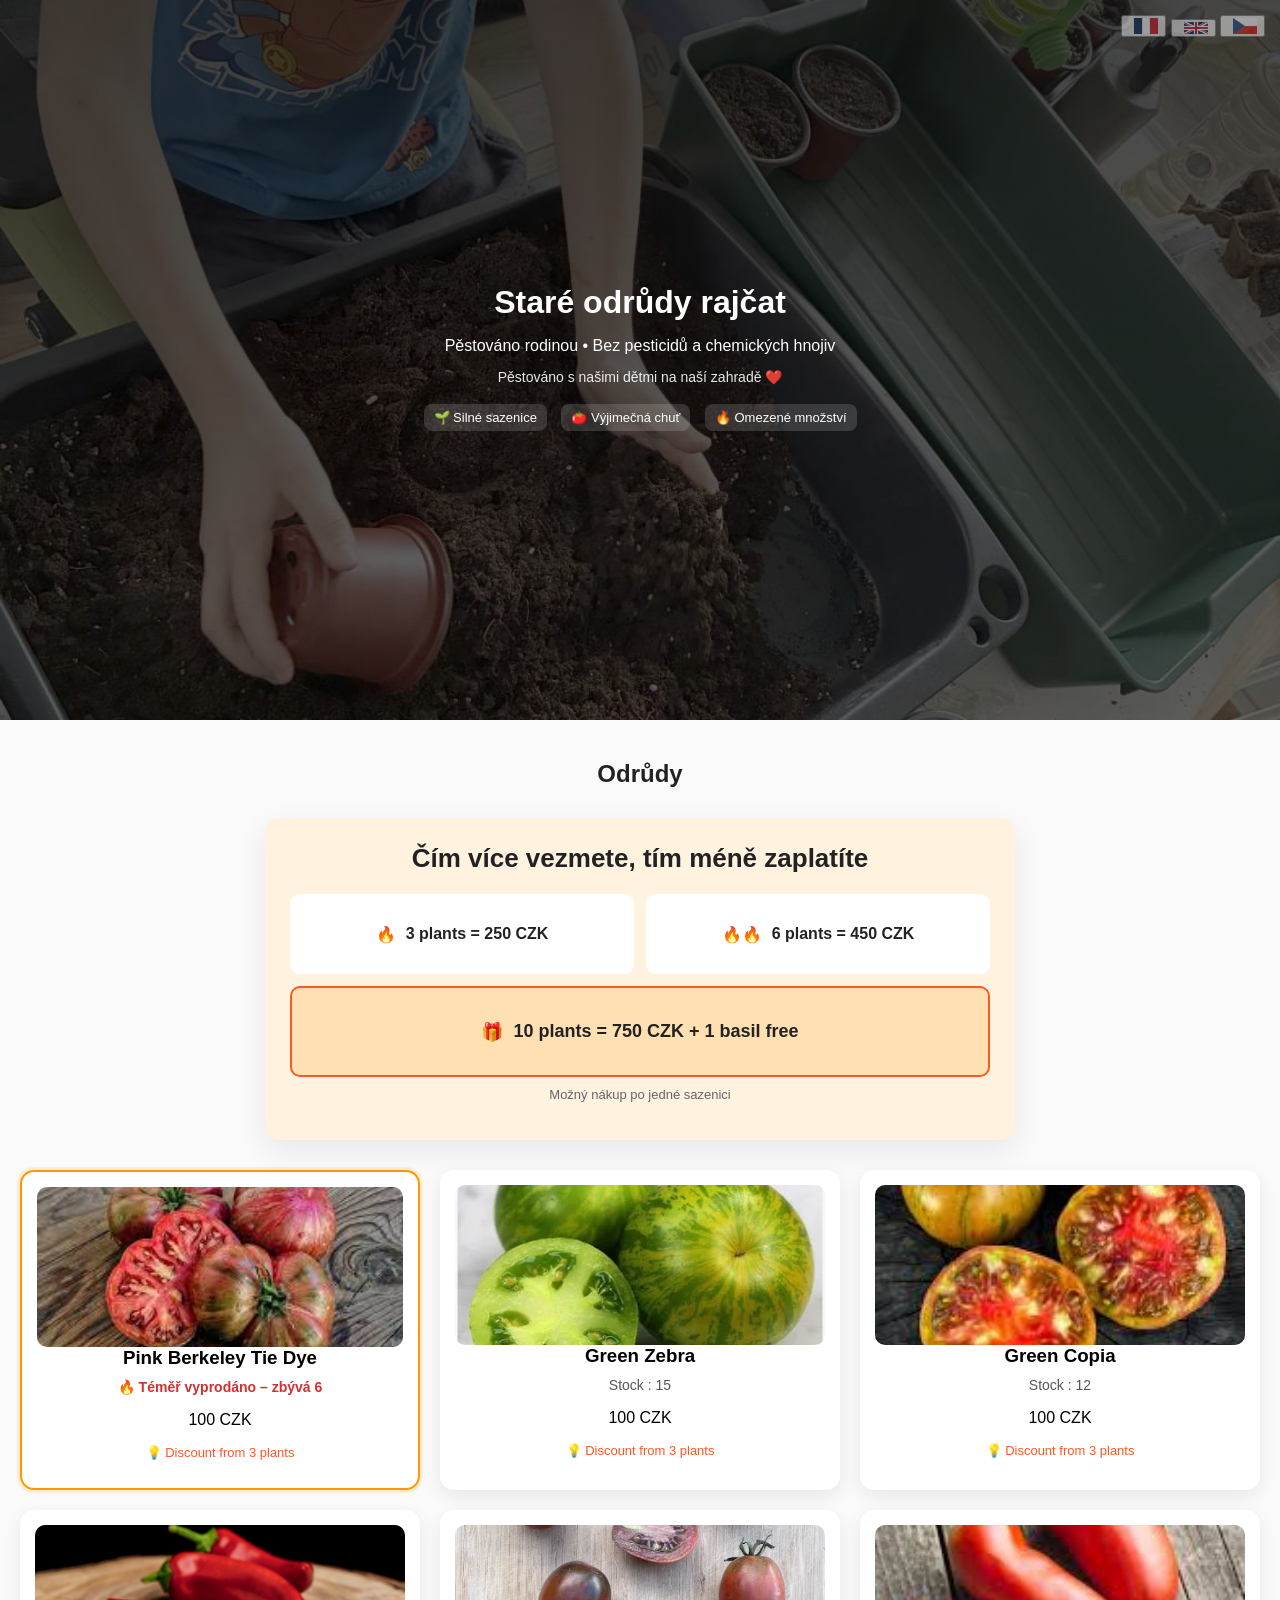
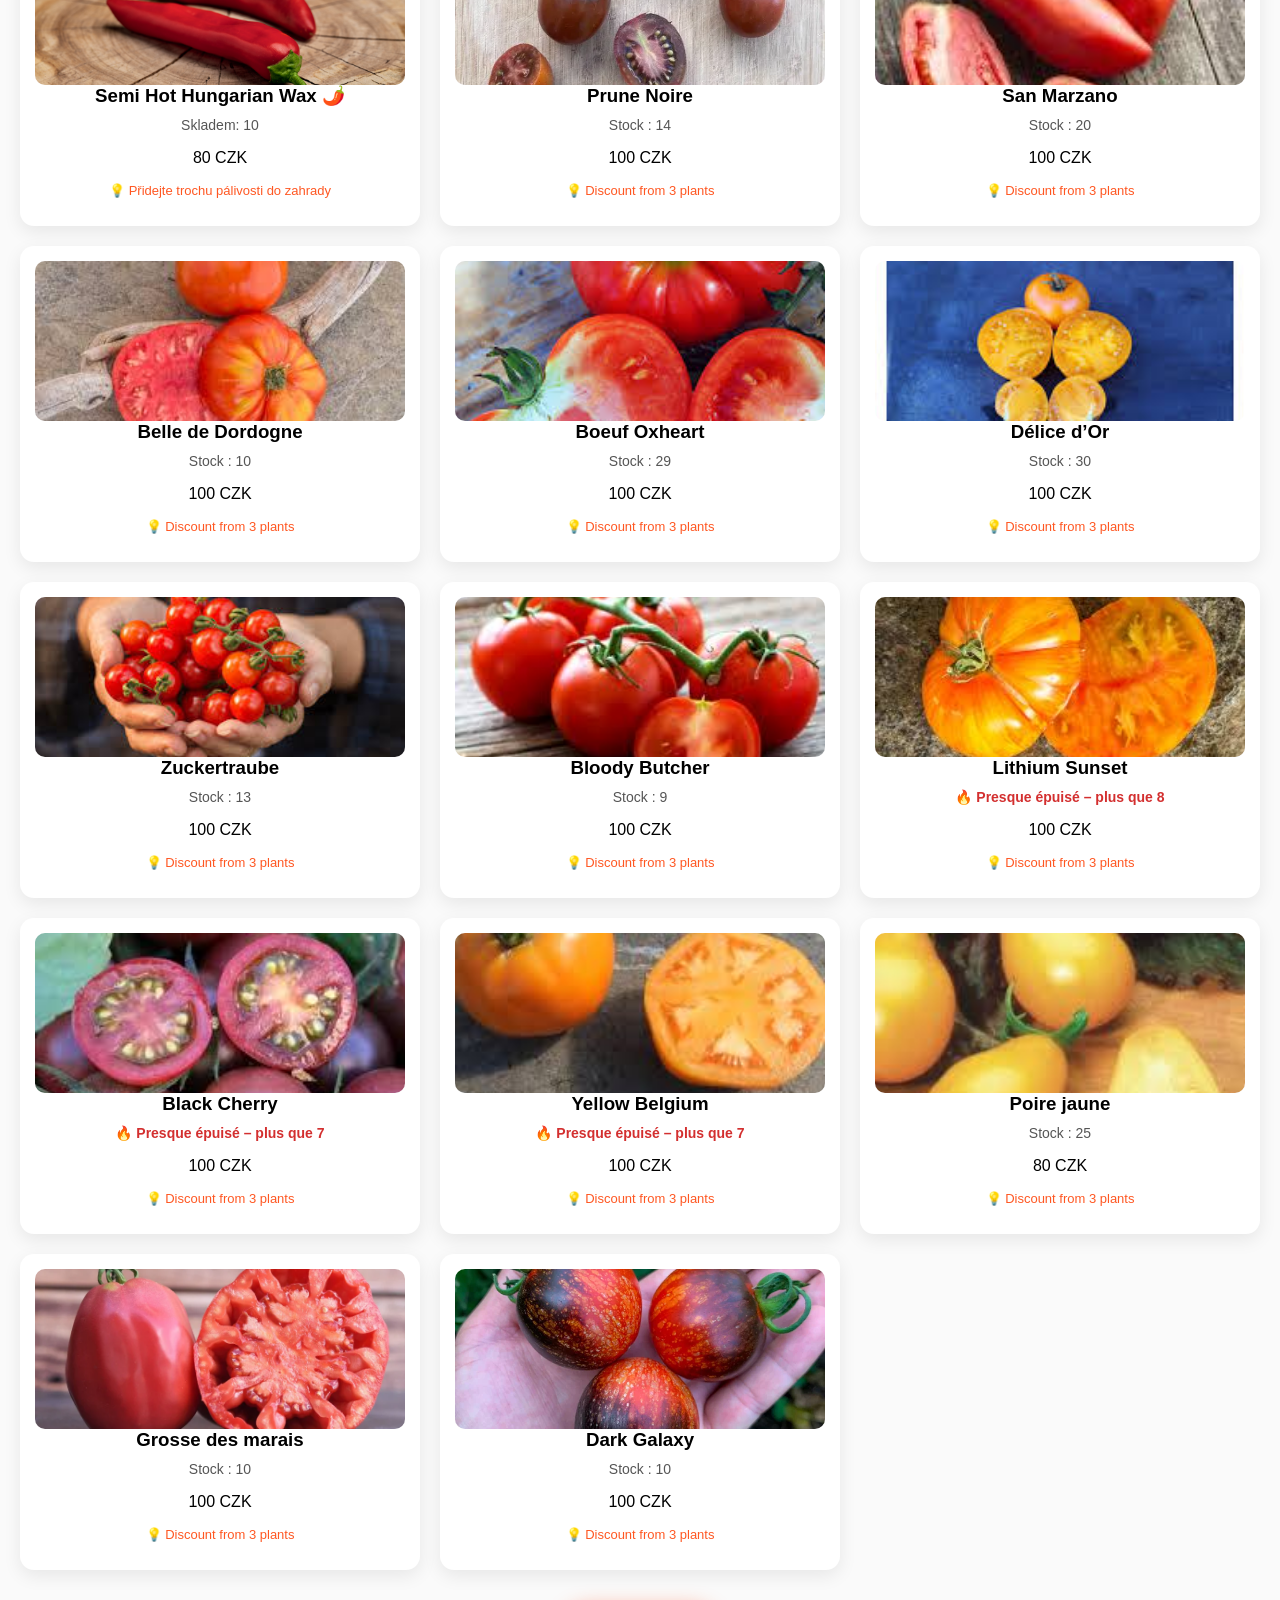
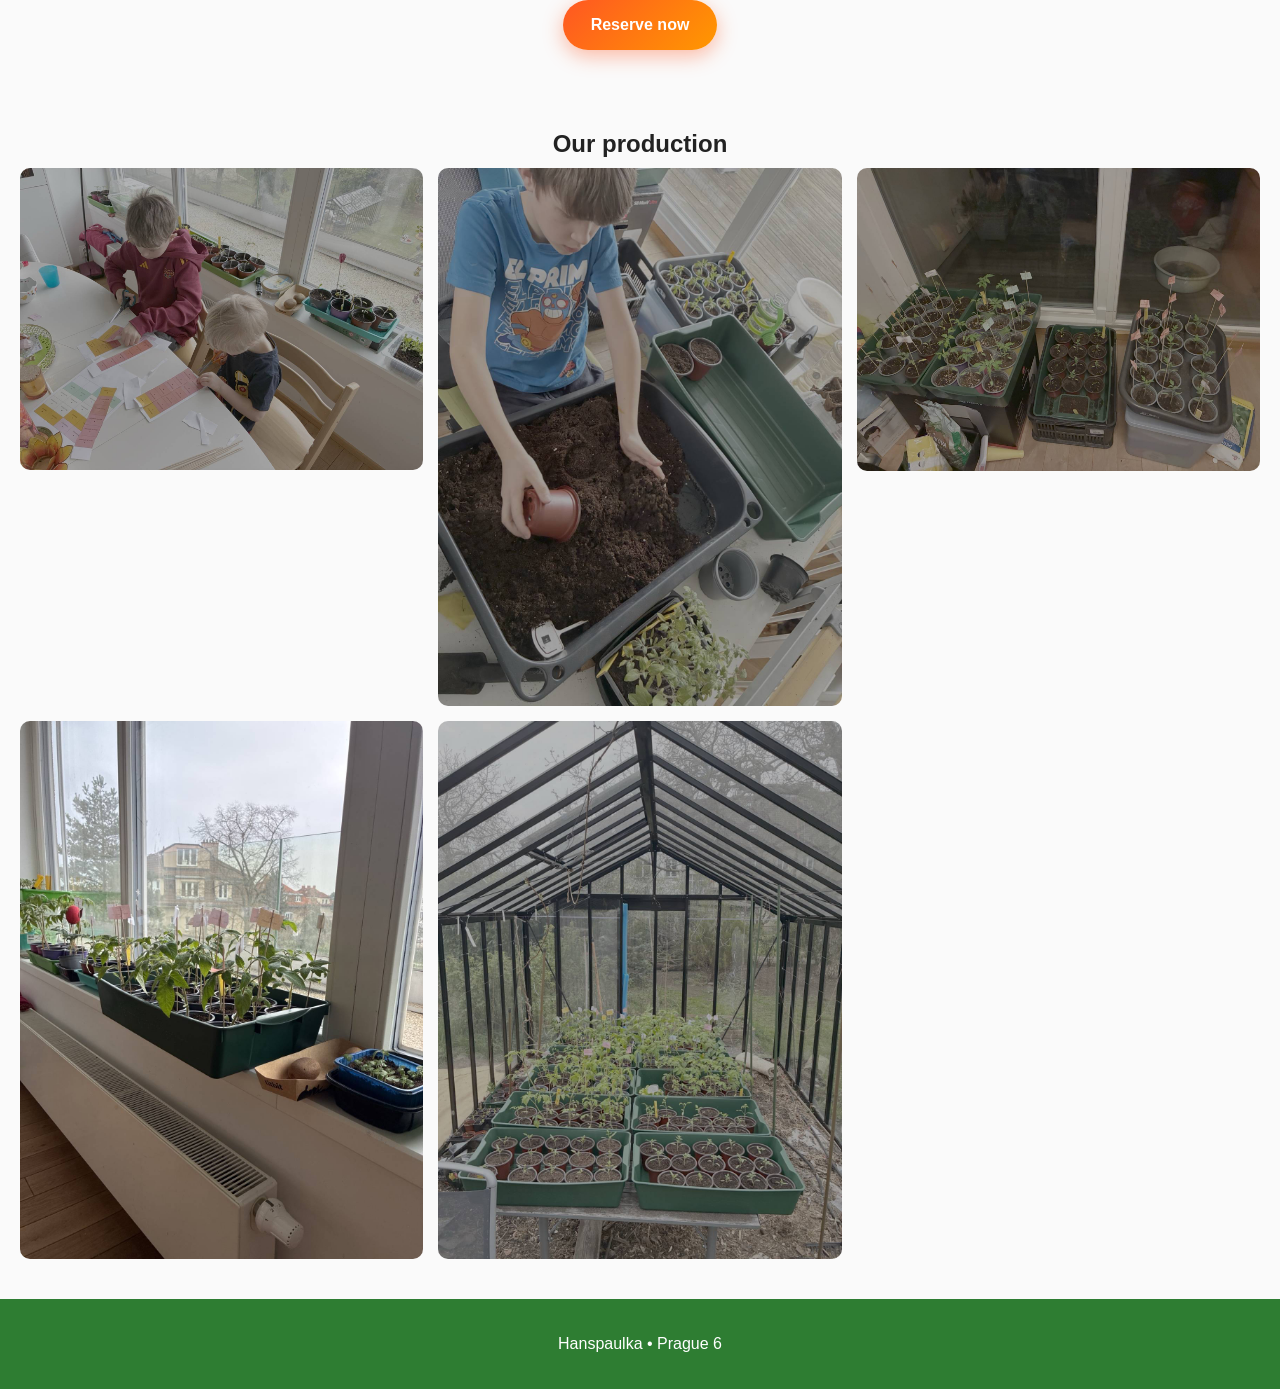
==== index.html @ 5b6609ef "Update index.html" ====
<!DOCTYPE html>
<html lang="fr">
<head>
<meta charset="UTF-8">
<meta name="viewport" content="width=device-width, initial-scale=1.0">
<title>Tomates anciennes – Hanspaulka</title>
<link rel="stylesheet" href="style.css">
<script src="script.js"></script>
</head>

<body>

<header class="hero">
<div class="overlay"></div>

<div class="lang-switch">
  <button onclick="setLang('fr')"><img src="images/flags/fr.png"></button>
  <button onclick="setLang('en')"><img src="images/flags/en.png"></button>
  <button onclick="setLang('cz')"><img src="images/flags/cz.png"></button>
</div>

<div class="hero-content">

<h1 data-fr="Tomates anciennes" data-en="Heirloom Tomatoes" data-cz="Staré odrůdy rajčat">
Tomates anciennes
</h1>

<p class="subtitle"
data-fr="Cultivé en famille • Sans pesticides ni engrais chimiques"
data-en="Family grown • No pesticides or chemical fertilizers"
data-cz="Pěstováno rodinou • Bez pesticidů a chemických hnojiv">
Cultivé en famille • Sans pesticides ni engrais chimiques
</p>

<p class="story"
data-fr="Cultivé avec nos enfants dans notre jardin à Hanspaulka ❤️"
data-en="Grown with our kids in our garden ❤️"
data-cz="Pěstováno s našimi dětmi na naší zahradě ❤️">
Cultivé avec nos enfants ❤️
</p>

<div class="badges">
<span data-fr="🌱 Plants robustes" data-en="🌱 Strong seedlings" data-cz="🌱 Silné sazenice">🌱 Plants robustes</span>
<span data-fr="🍅 Goût exceptionnel" data-en="🍅 Exceptional taste" data-cz="🍅 Výjimečná chuť">🍅 Goût exceptionnel</span>
<span data-fr="🔥 Quantités limitées" data-en="🔥 Limited quantities" data-cz="🔥 Omezené množství">🔥 Quantités limitées</span>
</div>

</div>
</header>

<section class="products">
<h2 data-fr="Variétés" data-en="Varieties" data-cz="Odrůdy">Variétés</h2>

<!-- PRICING -->
<div class="pricing-box">
  <h2 class="pricing-title"
      data-fr="Plus vous prenez, moins vous payez"
      data-en="Buy more, pay less"
      data-cz="Čím více vezmete, tím méně zaplatíte">
      Plus vous prenez, moins vous payez
  </h2>

  <div class="pricing-grid">
    <div class="price-item"><span>🔥</span><p>3 plants = 250 CZK</p></div>
    <div class="price-item"><span>🔥🔥</span><p>6 plants = 450 CZK</p></div>
    <div class="price-item best"><span>🎁</span><p>10 plants = 750 CZK + 1 basil free</p></div>
  </div>

  <p class="single-note"
     data-fr="Achat à l’unité possible"
     data-en="Single plant purchase available"
     data-cz="Možný nákup po jedné sazenici">
     Achat à l’unité possible
  </p>
</div>

<div class="grid">

<!-- ALL ORIGINAL TOMATOES -->

<div class="card premium">
<img src="images/tomatoes/pink-berkeley.jpg">
<h3>Pink Berkeley Tie Dye</h3>
<p class="stock highlight urgent" data-fr="🔥 Presque épuisé – plus que 6" data-en="🔥 Almost sold out – only 6 left" data-cz="🔥 Téměř vyprodáno – zbývá 6">🔥 Presque épuisé – plus que 6</p>
<p class="price">100 CZK</p>
<p class="bundle-hint">💡 Discount from 3 plants</p>
</div>

<div class="card">
<img src="images/tomatoes/green-zebra.jpg">
<h3>Green Zebra</h3>
<p class="stock">Stock : 15</p>
<p class="price">100 CZK</p>
<p class="bundle-hint">💡 Discount from 3 plants</p>
</div>

<div class="card">
<img src="images/tomatoes/green-copia.jpg">
<h3>Green Copia</h3>
<p class="stock">Stock : 12</p>
<p class="price">100 CZK</p>
<p class="bundle-hint">💡 Discount from 3 plants</p>
</div>

<!-- 🌶️ CHILLI ADDED (NO REMOVAL OF ANYTHING) -->
<div class="card">
  <img src="images/tomatoes/hungarian-hot-wax.jpg">
  <h3>Semi Hot Hungarian Wax 🌶️</h3>

  <p class="stock"
     data-fr="Stock : 10"
     data-en="Stock: 10"
     data-cz="Skladem: 10">
     Stock : 10
  </p>

  <p class="price">80 CZK</p>

  <p class="bundle-hint"
     data-fr="💡 Ajoutez du piquant à votre jardin"
     data-en="💡 Add some heat to your garden"
     data-cz="💡 Přidejte trochu pálivosti do zahrady">
     💡 Add some heat to your garden
  </p>
</div>

<div class="card">
<img src="images/tomatoes/prune-noire.jpg">
<h3>Prune Noire</h3>
<p class="stock">Stock : 14</p>
<p class="price">100 CZK</p>
<p class="bundle-hint">💡 Discount from 3 plants</p>
</div>

<div class="card">
<img src="images/tomatoes/marzano.jpg">
<h3>San Marzano</h3>
<p class="stock">Stock : 20</p>
<p class="price">100 CZK</p>
<p class="bundle-hint">💡 Discount from 3 plants</p>
</div>

<div class="card">
<img src="images/tomatoes/belle-dordogne.jpg">
<h3>Belle de Dordogne</h3>
<p class="stock">Stock : 10</p>
<p class="price">100 CZK</p>
<p class="bundle-hint">💡 Discount from 3 plants</p>
</div>

<div class="card">
<img src="images/tomatoes/oxheart.jpg">
<h3>Boeuf Oxheart</h3>
<p class="stock">Stock : 29</p>
<p class="price">100 CZK</p>
<p class="bundle-hint">💡 Discount from 3 plants</p>
</div>

<div class="card">
<img src="images/tomatoes/delice-or.jpg">
<h3>Délice d’Or</h3>
<p class="stock">Stock : 30</p>
<p class="price">100 CZK</p>
<p class="bundle-hint">💡 Discount from 3 plants</p>
</div>

<div class="card">
<img src="images/tomatoes/zuckertraube.jpg">
<h3>Zuckertraube</h3>
<p class="stock">Stock : 13</p>
<p class="price">100 CZK</p>
<p class="bundle-hint">💡 Discount from 3 plants</p>
</div>

<div class="card">
<img src="images/tomatoes/bloody-butcher.jpg">
<h3>Bloody Butcher</h3>
<p class="stock">Stock : 9</p>
<p class="price">100 CZK</p>
<p class="bundle-hint">💡 Discount from 3 plants</p>
</div>

<div class="card">
<img src="images/tomatoes/lithium-sunset.jpg">
<h3>Lithium Sunset</h3>
<p class="stock highlight urgent">🔥 Presque épuisé – plus que 8</p>
<p class="price">100 CZK</p>
<p class="bundle-hint">💡 Discount from 3 plants</p>
</div>

<div class="card">
<img src="images/tomatoes/black-cherry.jpg">
<h3>Black Cherry</h3>
<p class="stock highlight urgent">🔥 Presque épuisé – plus que 7</p>
<p class="price">100 CZK</p>
<p class="bundle-hint">💡 Discount from 3 plants</p>
</div>

<div class="card">
<img src="images/tomatoes/yellow-belgium.jpg">
<h3>Yellow Belgium</h3>
<p class="stock highlight urgent">🔥 Presque épuisé – plus que 7</p>
<p class="price">100 CZK</p>
<p class="bundle-hint">💡 Discount from 3 plants</p>
</div>

<div class="card">
<img src="images/tomatoes/poire-jaune.jpg">
<h3>Poire jaune</h3>
<p class="stock">Stock : 25</p>
<p class="price">80 CZK</p>
<p class="bundle-hint">💡 Discount from 3 plants</p>
</div>

<div class="card">
<img src="images/tomatoes/grosse-marais.jpg">
<h3>Grosse des marais</h3>
<p class="stock">Stock : 10</p>
<p class="price">100 CZK</p>
<p class="bundle-hint">💡 Discount from 3 plants</p>
</div>

<div class="card">
<img src="images/tomatoes/dark-galaxy.jpg">
<h3>Dark Galaxy</h3>
<p class="stock">Stock : 10</p>
<p class="price">100 CZK</p>
<p class="bundle-hint">💡 Discount from 3 plants</p>
</div>

</div>

<div class="cta-section">
<a href="https://wa.me/420773140137" class="cta-btn">Reserve now</a>
</div>

</section>

<section class="production">
<h2>Our production</h2>
<div class="production-grid">
<img src="images/enfants1.jpg">
<img src="images/enfants2.jpg">
<img src="images/plants1.jpg">
<img src="images/plants2.jpg">
<img src="images/plants3.jpg">
</div>
</section>

<footer>
<p>Hanspaulka • Prague 6</p>
</footer>

</body>
</html>
---- style.css ----
/* ===== RESET ===== */
body {
  margin: 0;
  font-family: Arial, sans-serif;
  background: #fafafa;
  color: #222;
}

img {
  max-width: 100%;
  height: auto;
  display: block;
}

h1, h2, h3 {
  margin: 0 0 10px;
}

/* ===== HERO ===== */
.hero {
  height: 80vh;
  background: url('images/enfants2.jpg') center/cover;
  position: relative;
  display: flex;
  align-items: center;
  justify-content: center;
  color: white;
  text-align: center;
}

.overlay {
  position: absolute;
  width: 100%;
  height: 100%;
  background: linear-gradient(rgba(0,0,0,0.6), rgba(0,0,0,0.4));
}

.hero-content {
  position: relative;
  z-index: 2;
  padding: 20px;
  max-width: 700px;
}

.subtitle {
  font-size: 16px;
  margin-bottom: 10px;
}

.story {
  font-size: 14px;
  opacity: 0.9;
}

/* ===== BADGES ===== */
.badges span {
  background: rgba(255,255,255,0.15);
  padding: 6px 10px;
  border-radius: 8px;
  display: inline-block;
  margin: 5px;
  font-size: 13px;
}

/* ===== LANG SWITCH ===== */
.lang-switch {
  position: absolute;
  top: 15px;
  right: 15px;
  z-index: 3;
}

.lang-switch img {
  width: 24px;
  margin-left: 5px;
  cursor: pointer;
}

/* ===== PRODUCTS ===== */
.products {
  padding: 40px 20px;
  text-align: center;
}

/* ===== GRID ===== */
.grid {
  display: grid;
  grid-template-columns: repeat(3, 1fr);
  gap: 20px;
}

/* ===== CARD ===== */
.card {
  background: white;
  padding: 15px;
  border-radius: 14px;
  color: black;
  box-shadow: 0 6px 18px rgba(0,0,0,0.08);
  transition: transform 0.2s ease, box-shadow 0.2s ease;
}

.card:hover {
  transform: translateY(-5px);
  box-shadow: 0 12px 28px rgba(0,0,0,0.15);
}

.card img {
  width: 100%;
  height: 160px;
  object-fit: cover;
  border-radius: 10px;
}

.premium {
  border: 2px solid #ff9800;
  box-shadow: 0 0 0 3px rgba(255,152,0,0.15);
}

/* ===== STOCK ===== */
.stock {
  font-size: 14px;
  margin-top: 8px;
  color: #555;
}

.stock.urgent {
  color: #d32f2f;
  font-weight: bold;
}

/* ===== BUNDLE HINT ===== */
.bundle-hint {
  margin-top: 8px;
  font-size: 13px;
  color: #ff5722;
  font-weight: 500;
}

/* ===== PRICING ===== */
.pricing-box {
  background: #fff3e0;
  padding: 25px;
  margin: 30px auto;
  border-radius: 14px;
  max-width: 700px;
  box-shadow: 0 10px 30px rgba(0,0,0,0.08);
}

.pricing-title {
  font-size: 26px;
  margin-bottom: 20px;
}

.pricing-grid {
  display: grid;
  grid-template-columns: repeat(2, 1fr);
  gap: 12px;
}

.price-item {
  background: white;
  padding: 15px;
  border-radius: 10px;
  font-weight: bold;
  display: flex;
  align-items: center;
  justify-content: center;
  gap: 10px;
}

.price-item.best {
  grid-column: span 2;
  background: #ffe0b2;
  border: 2px solid #ff5722;
  font-size: 18px;
}

.single-note {
  margin-top: 10px;
  font-size: 13px;
  color: #666;
}

/* ===== CTA ===== */
.cta-section {
  margin-top: 30px;
}

.cta-btn {
  background: linear-gradient(135deg, #ff5722, #ff9800);
  padding: 16px 28px;
  color: white;
  border-radius: 30px;
  text-decoration: none;
  display: inline-block;
  font-weight: bold;
  font-size: 16px;
  box-shadow: 0 6px 20px rgba(255,87,34,0.4);
  transition: transform 0.2s ease;
}

.cta-btn:hover {
  transform: scale(1.05);
}

/* ===== PRODUCTION ===== */
.production {
  padding: 40px 20px;
  text-align: center;
}

.production-grid {
  display: grid;
  grid-template-columns: repeat(3, 1fr);
  gap: 15px;
}

.production-grid img {
  border-radius: 10px;
}

/* ===== FOOTER ===== */
footer {
  background: #2e7d32;
  color: white;
  padding: 20px;
  text-align: center;
}

/* ===== TABLET ===== */
@media (max-width: 900px) {

  .grid {
    grid-template-columns: repeat(2, 1fr);
  }

  .production-grid {
    grid-template-columns: repeat(2, 1fr);
  }
}

/* ===== MOBILE ===== */
@media (max-width: 600px) {

  .hero {
    height: 65vh;
  }

  h1 {
    font-size: 26px;
    line-height: 1.2;
  }

  .subtitle {
    font-size: 14px;
  }

  .badges span {
    display: block;
    margin: 6px auto;
  }

  .grid {
    grid-template-columns: 1fr;
    gap: 16px;
  }

  .card {
    padding: 12px;
  }

  .card img {
    height: 180px;
  }

  .pricing-box {
    padding: 20px;
  }

  .pricing-grid {
    grid-template-columns: 1fr;
  }

  .price-item.best {
    grid-column: span 1;
  }

  .cta-btn {
    width: 100%;
    text-align: center;
    padding: 16px;
    font-size: 16px;
  }

  .lang-switch {
    top: 10px;
    right: 10px;
  }

  .lang-switch img {
    width: 22px;
  }

  .production-grid {
    grid-template-columns: 1fr;
  }
}
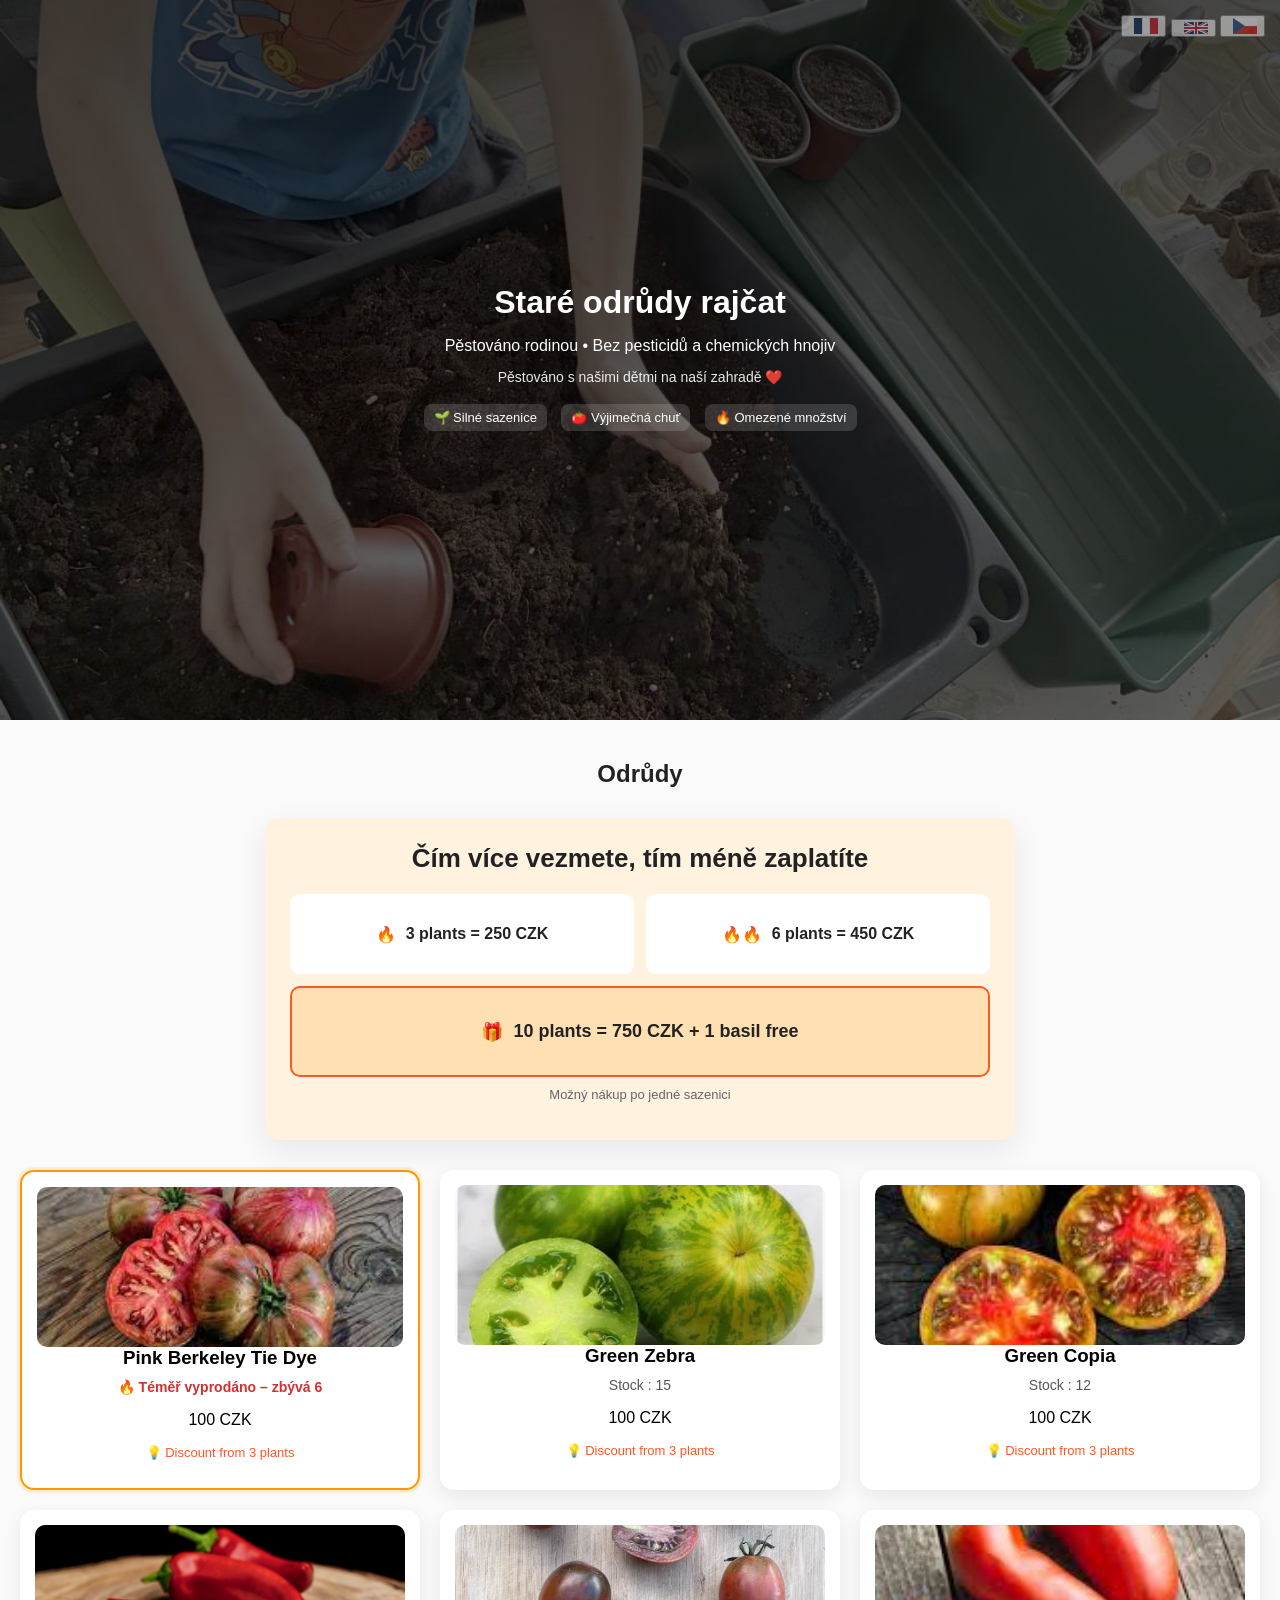
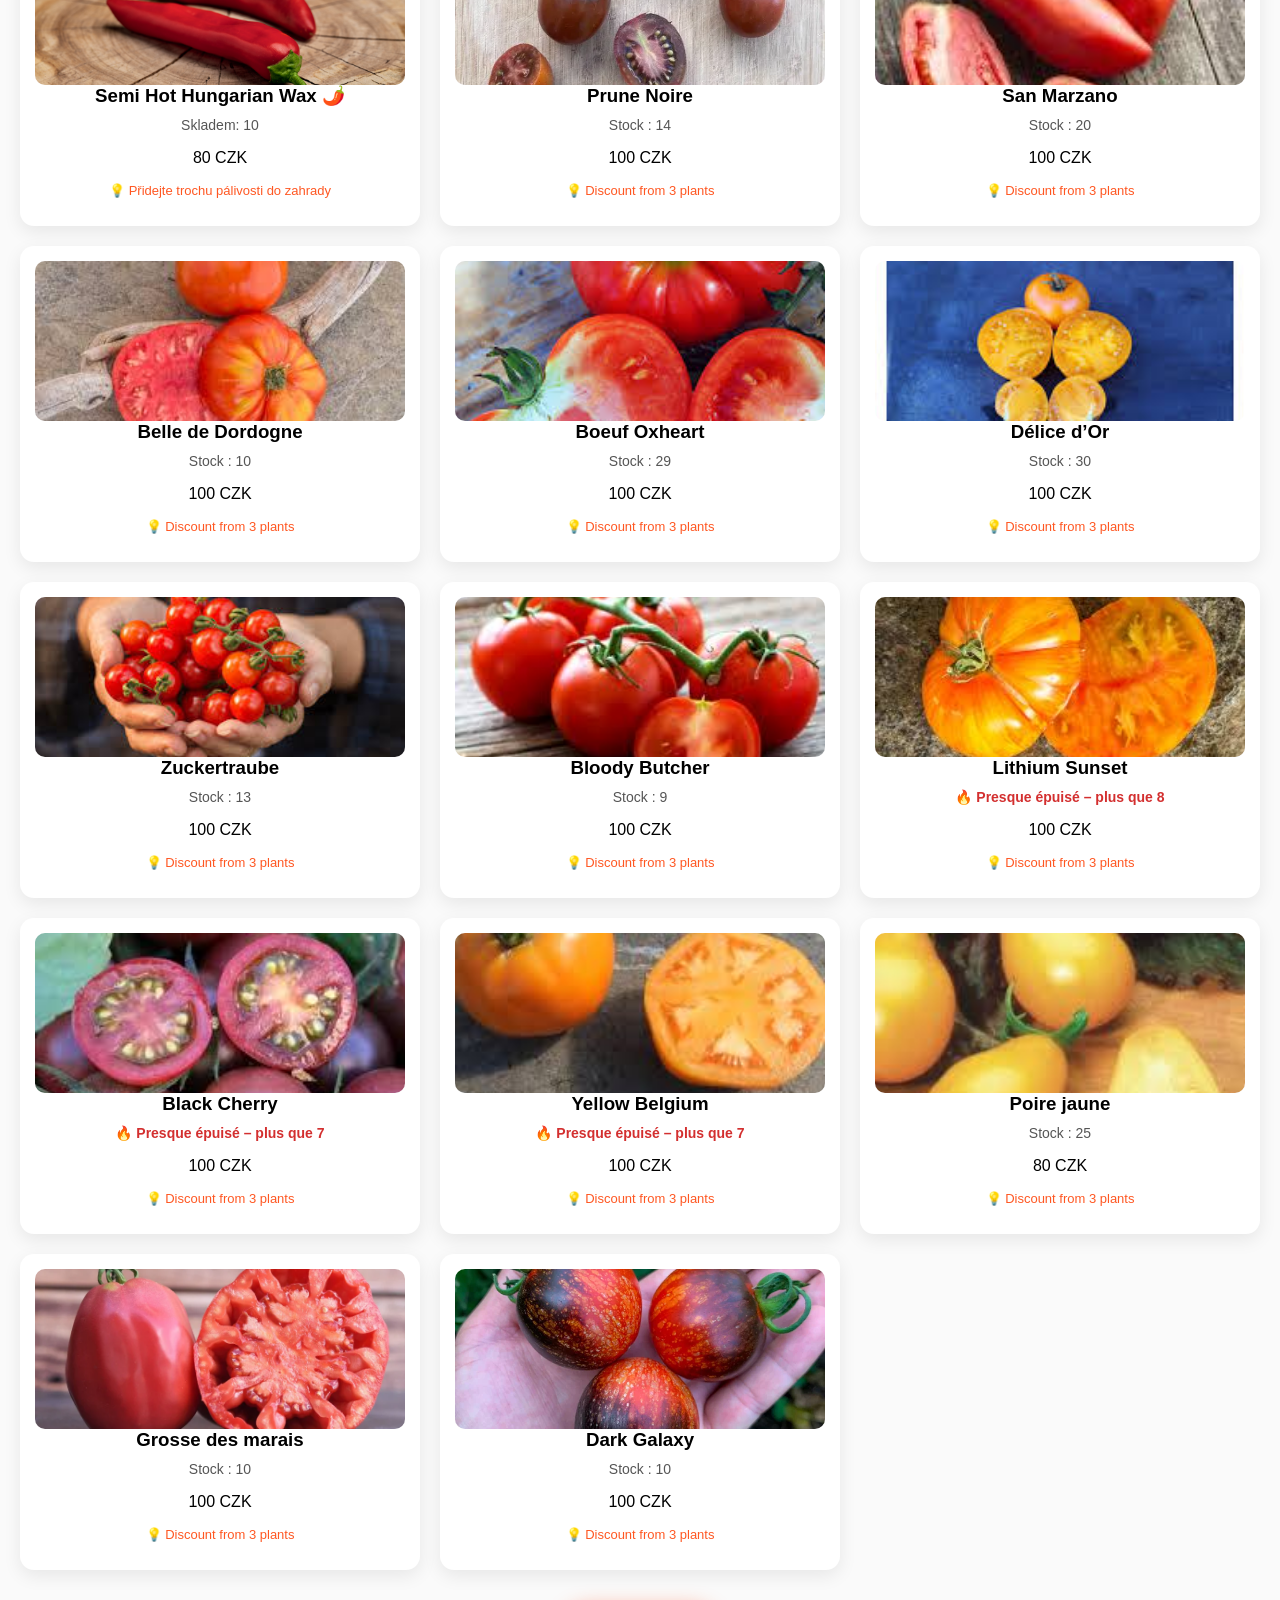
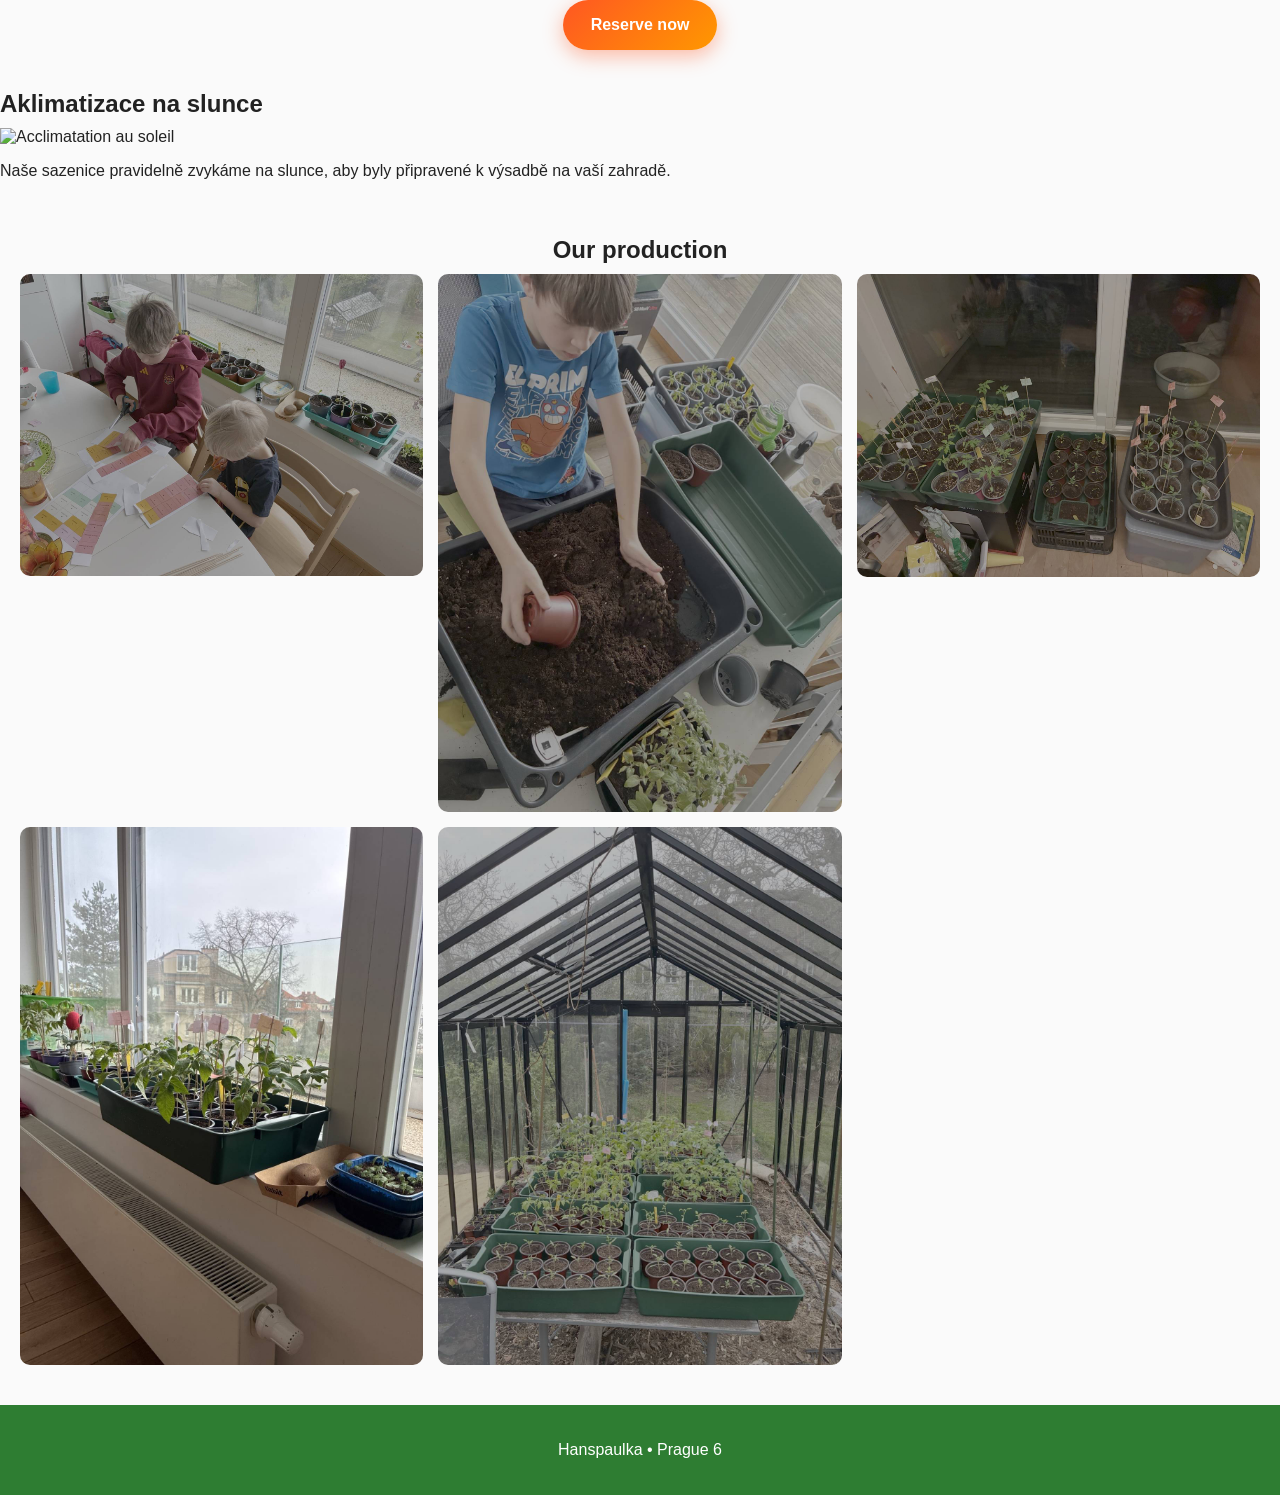
==== commit ecc53d4a: "Update index.html" ====
--- a/index.html
+++ b/index.html
@@ -235,7 +235,24 @@
 </div>
 
 </section>
-
+<section class="acclimatation">
+  <h2 data-fr="Acclimatation au soleil"
+      data-en="Sun acclimatization"
+      data-cz="Aklimatizace na slunce">
+      Acclimatation au soleil
+  </h2>
+
+  <div class="acclimatation-box">
+    <img src="images/acclimatation.jpg" alt="Acclimatation au soleil">
+
+    <p class="acclimatation-text"
+       data-fr="Nous habituons régulièrement nos plants au soleil pour qu’ils soient prêts à être plantés dans votre jardin."
+       data-en="We regularly expose our plants to the sun so they are ready to be planted in your garden."
+       data-cz="Naše sazenice pravidelně zvykáme na slunce, aby byly připravené k výsadbě na vaší zahradě.">
+       Nous habituons régulièrement nos plants au soleil pour qu’ils soient prêts à être plantés dans votre jardin.
+    </p>
+  </div>
+</section>
 <section class="production">
 <h2>Our production</h2>
 <div class="production-grid">
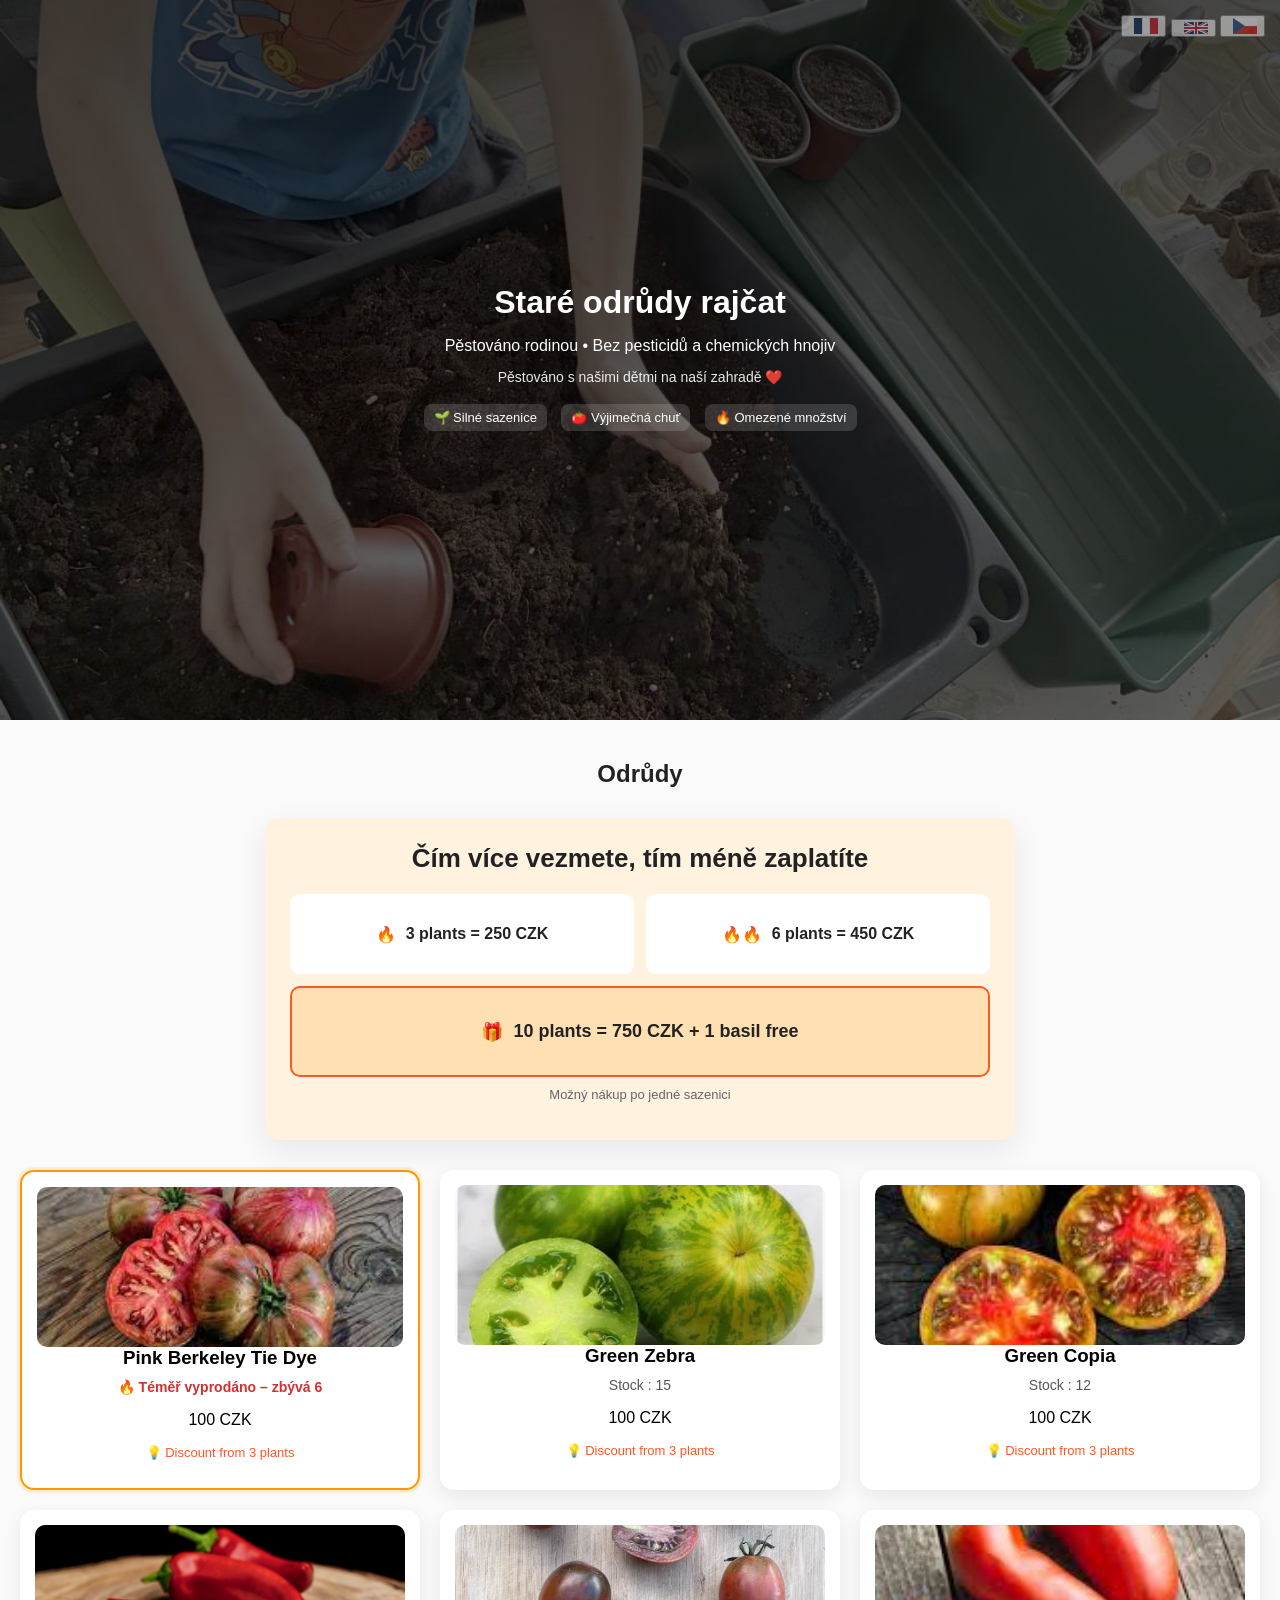
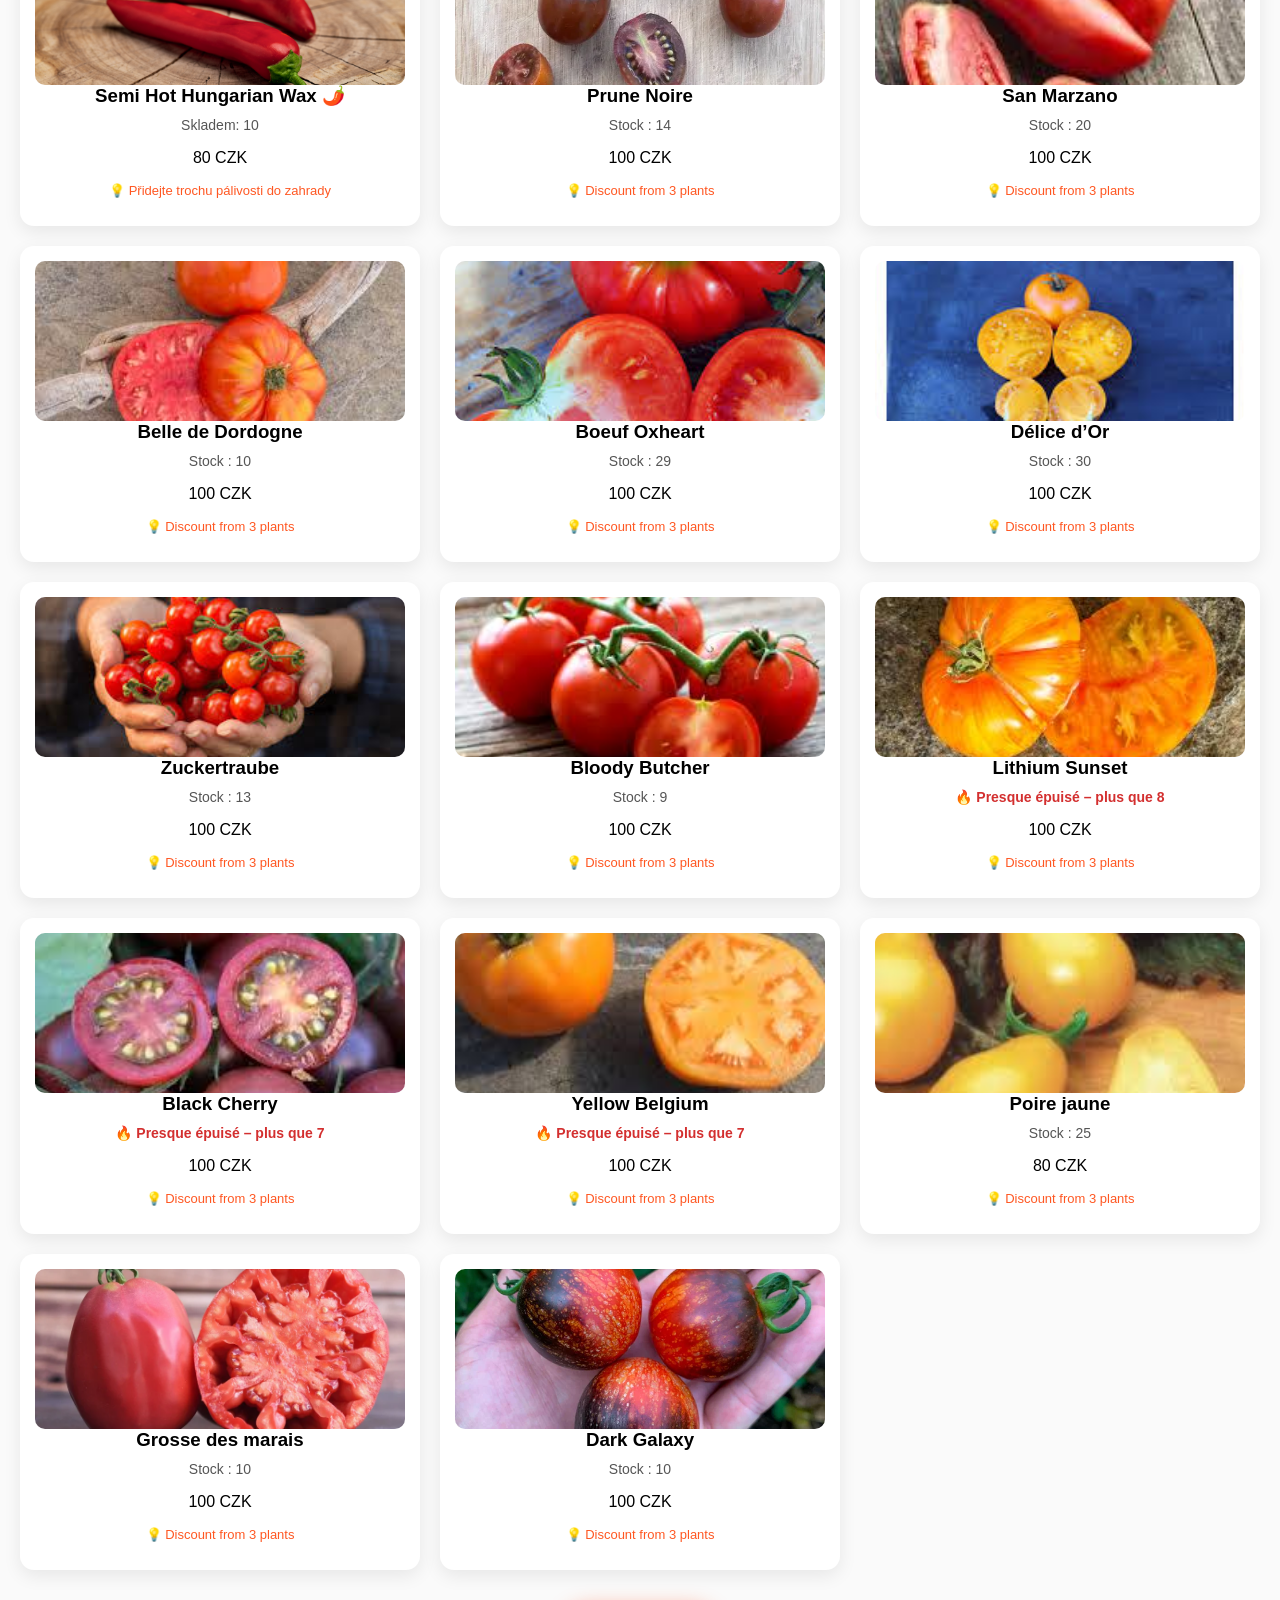
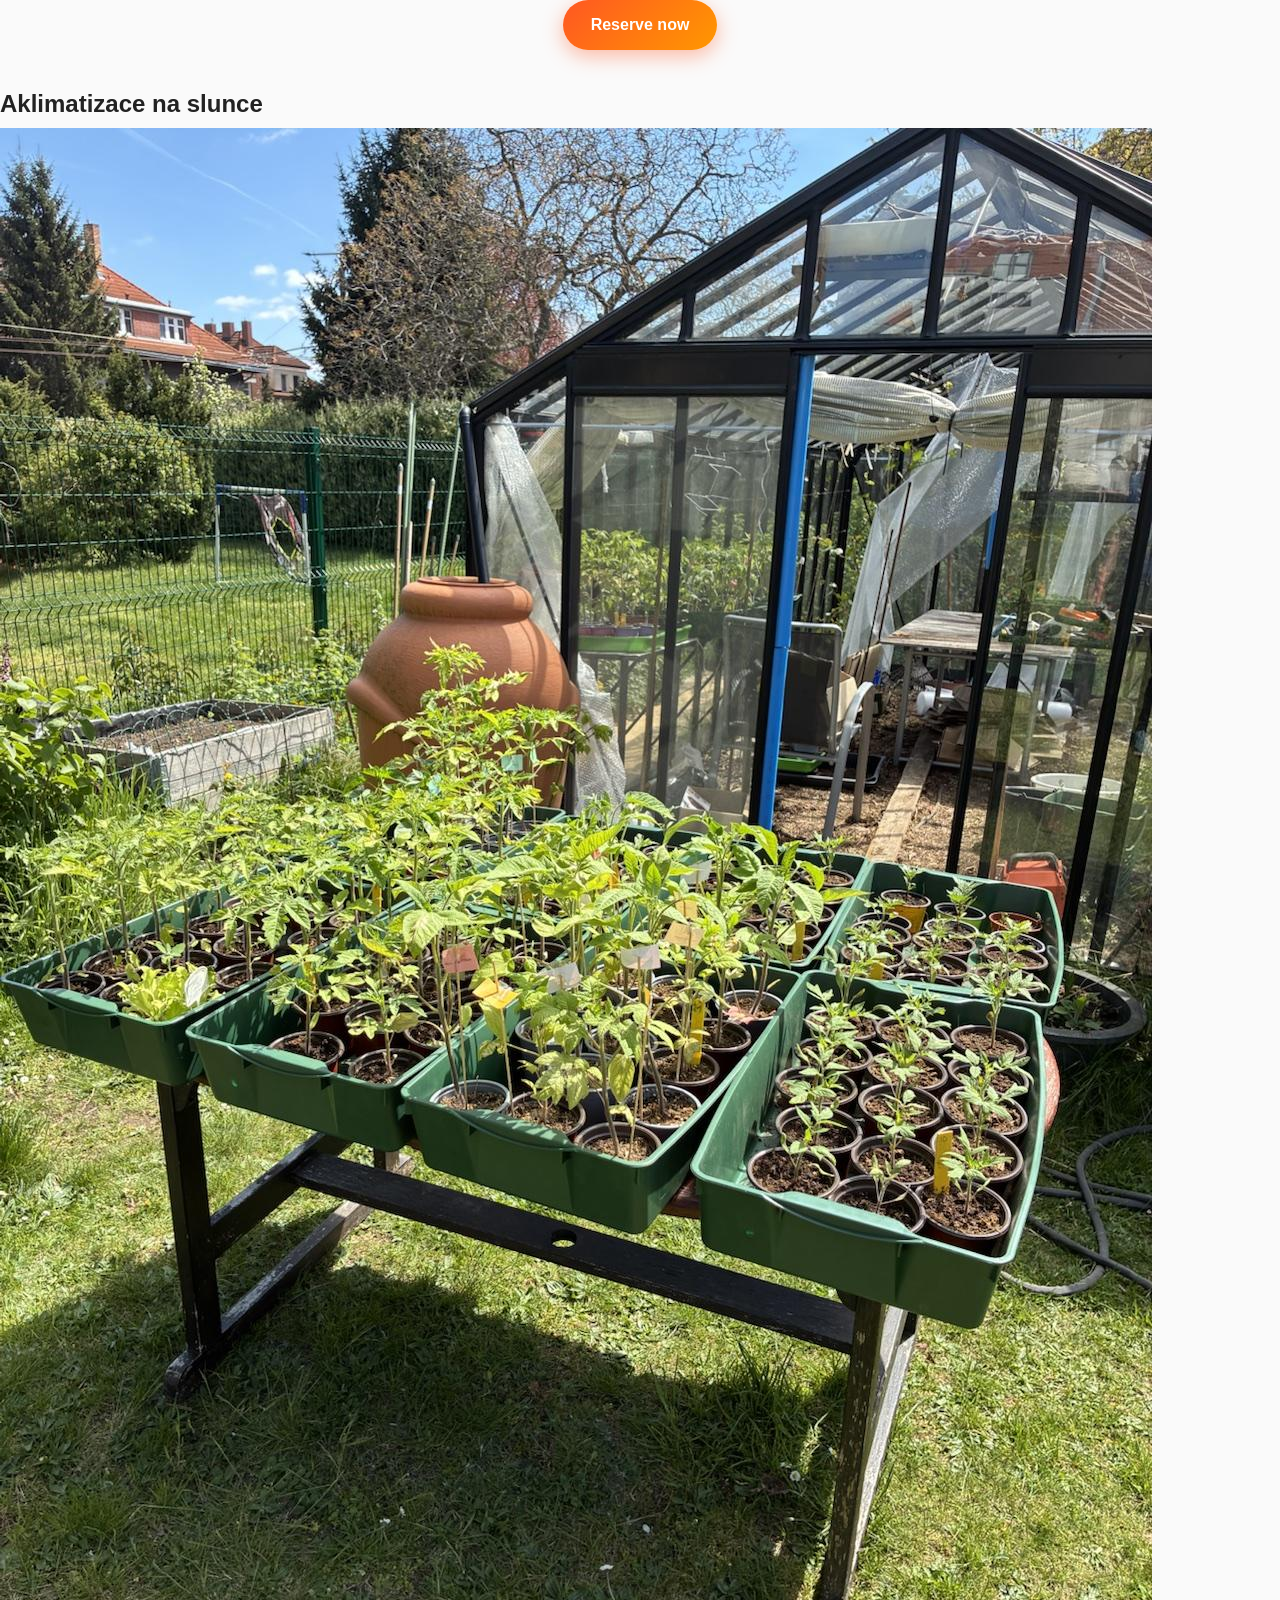
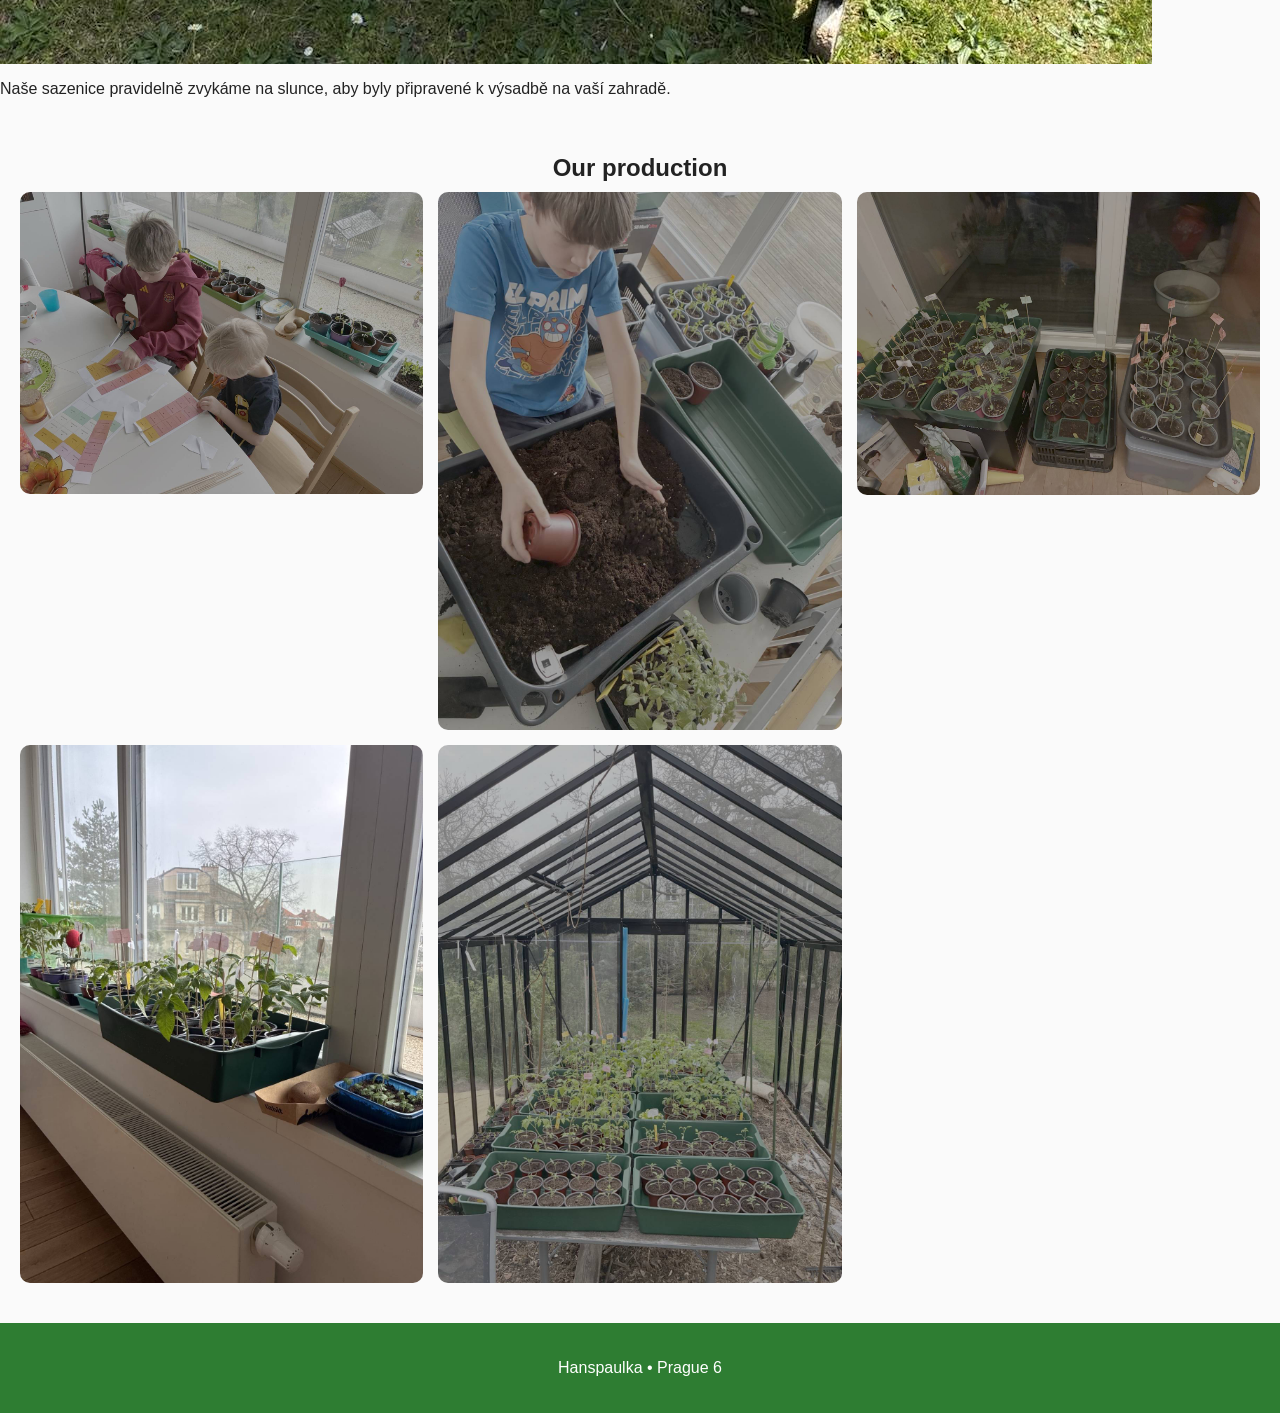
==== commit e3a7d376: "Update index.html" ====
--- a/index.html
+++ b/index.html
@@ -243,7 +243,7 @@
   </h2>
 
   <div class="acclimatation-box">
-    <img src="images/acclimatation.jpg" alt="Acclimatation au soleil">
+    <img src="images/acclimatation_compressed.jpg" alt="Acclimatation au soleil">
 
     <p class="acclimatation-text"
        data-fr="Nous habituons régulièrement nos plants au soleil pour qu’ils soient prêts à être plantés dans votre jardin."
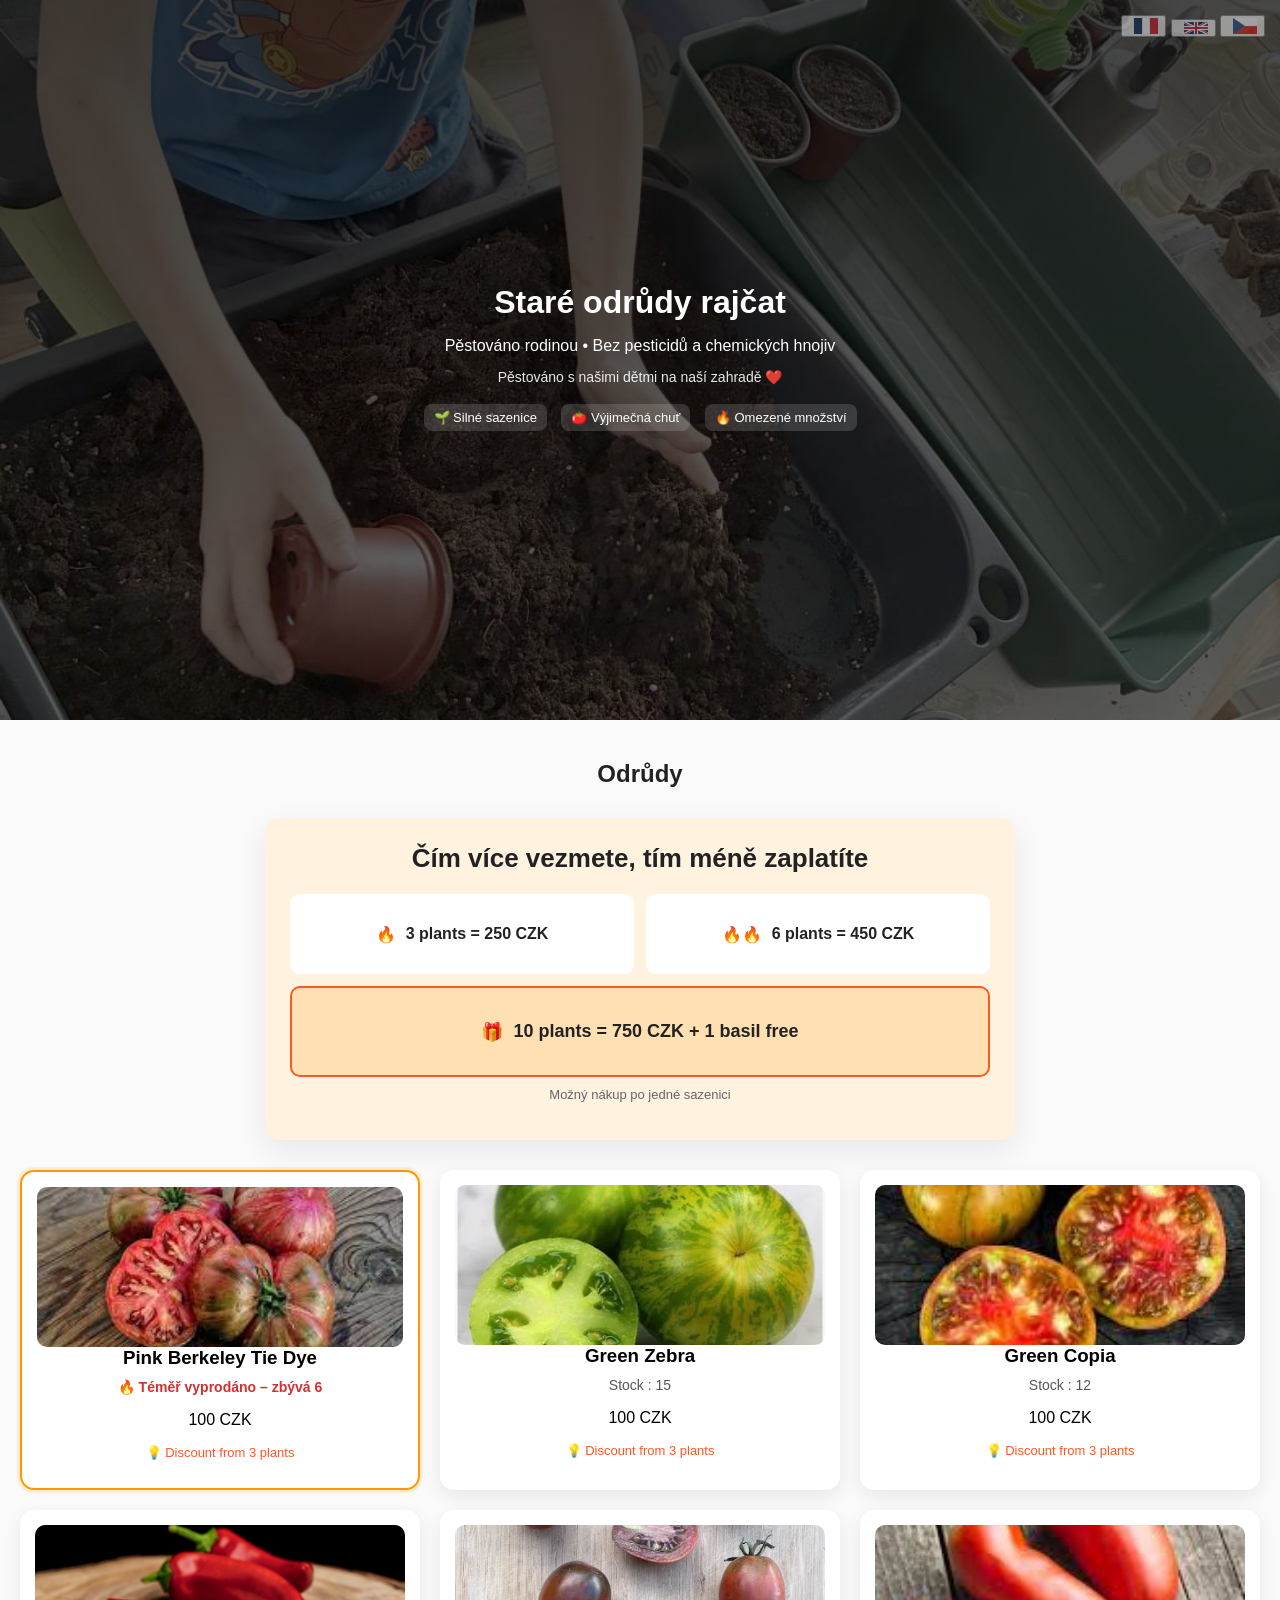
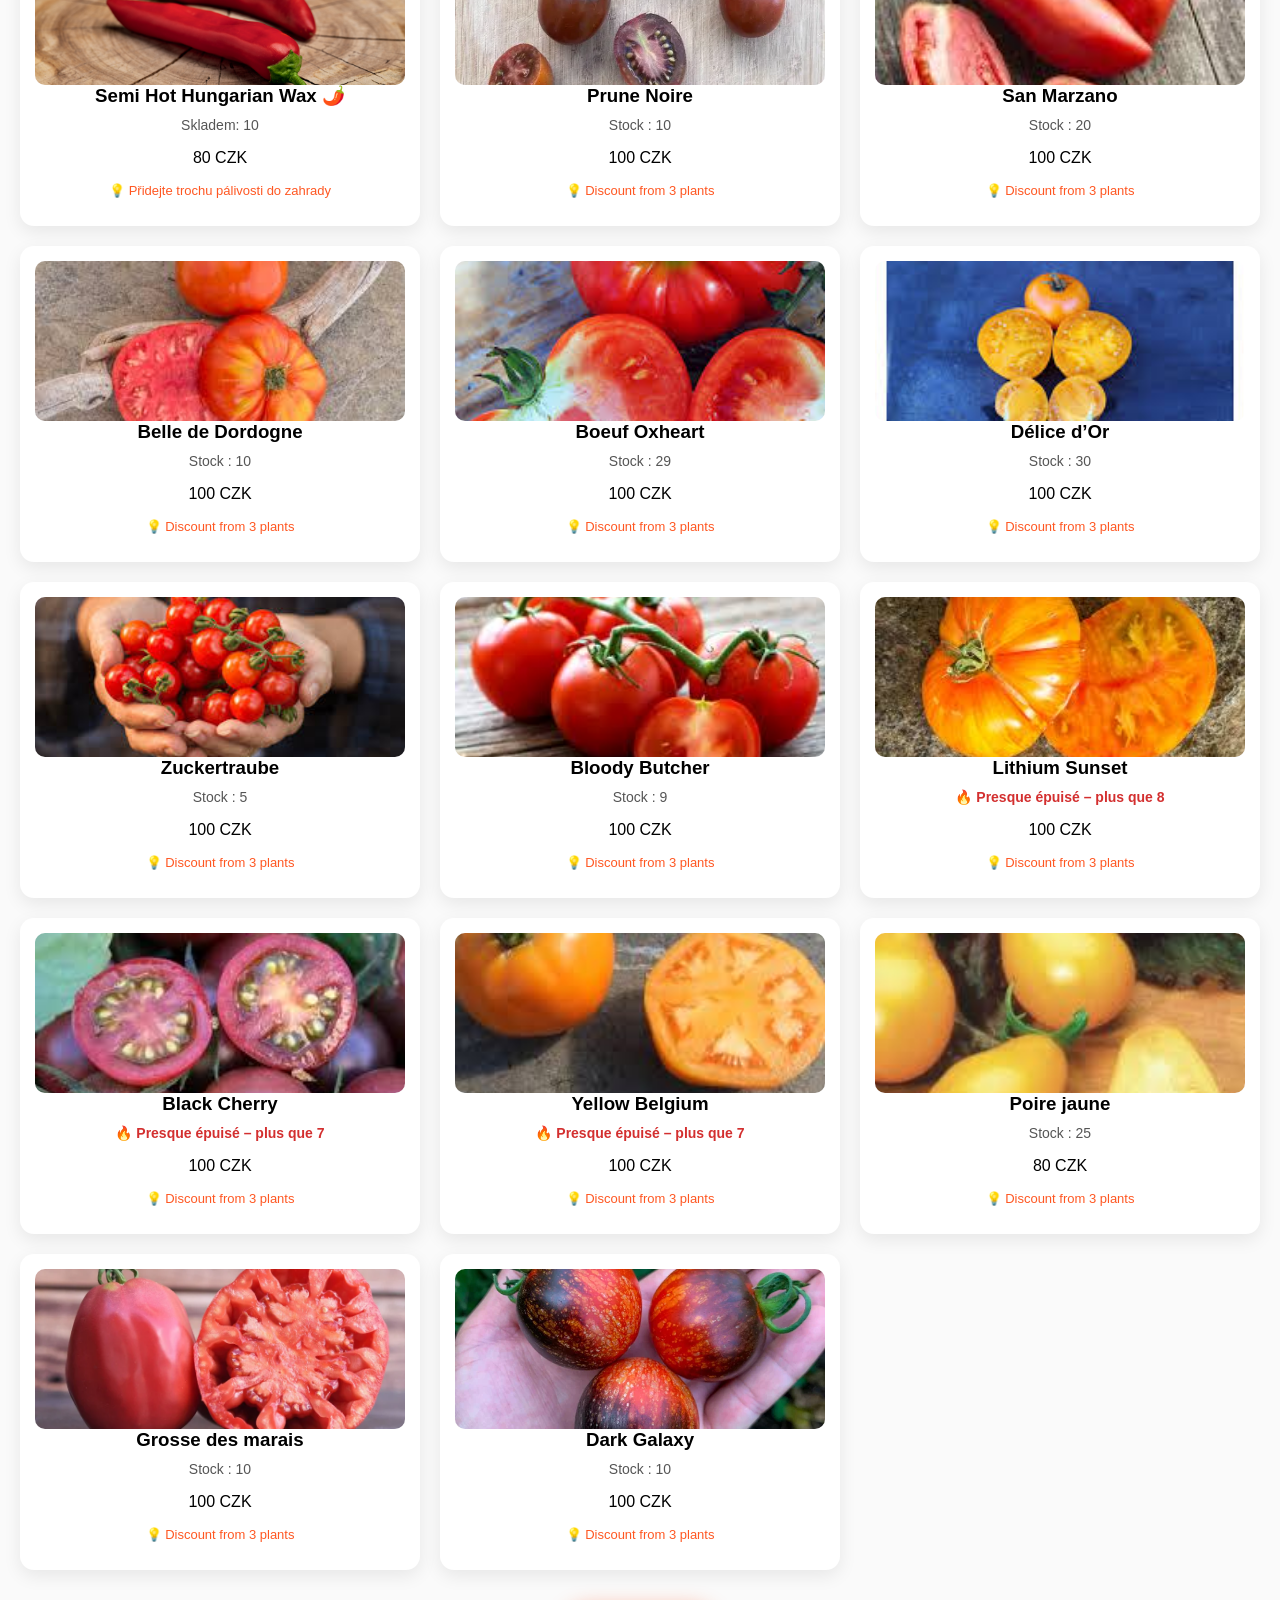
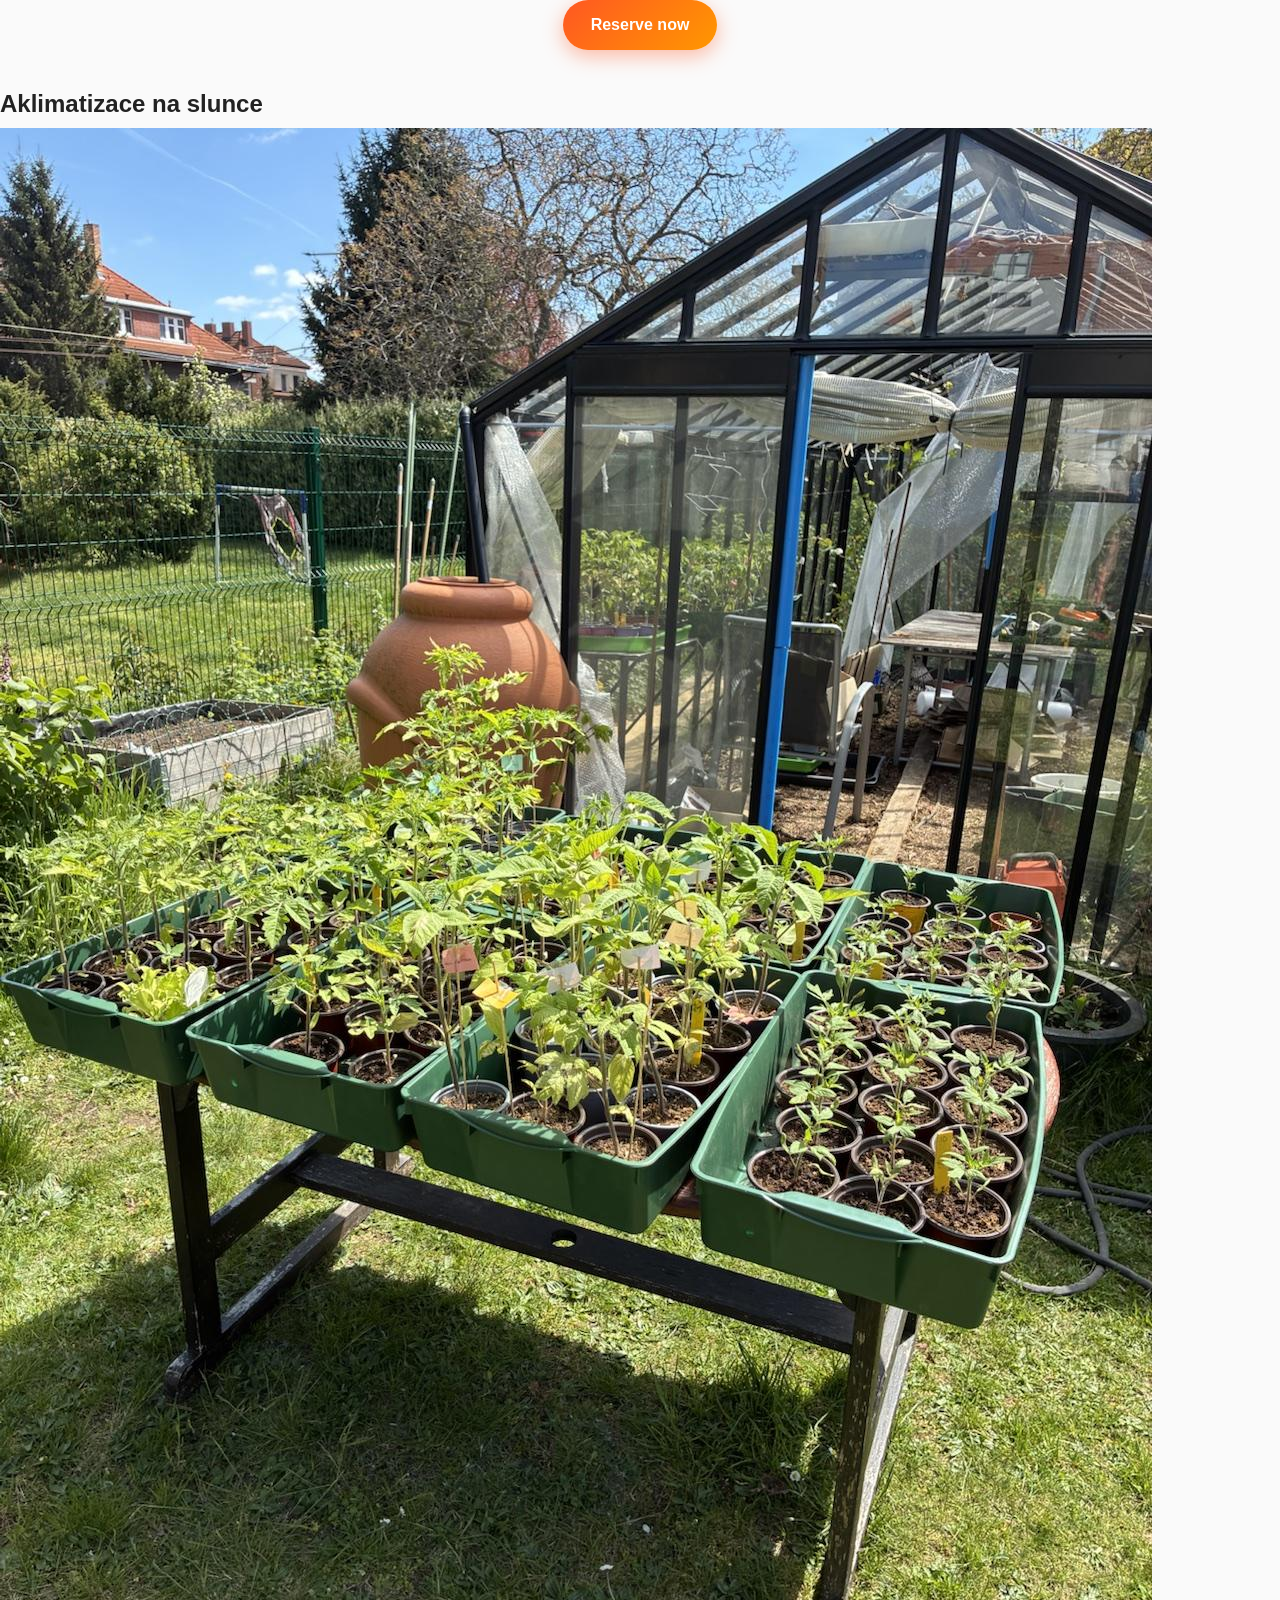
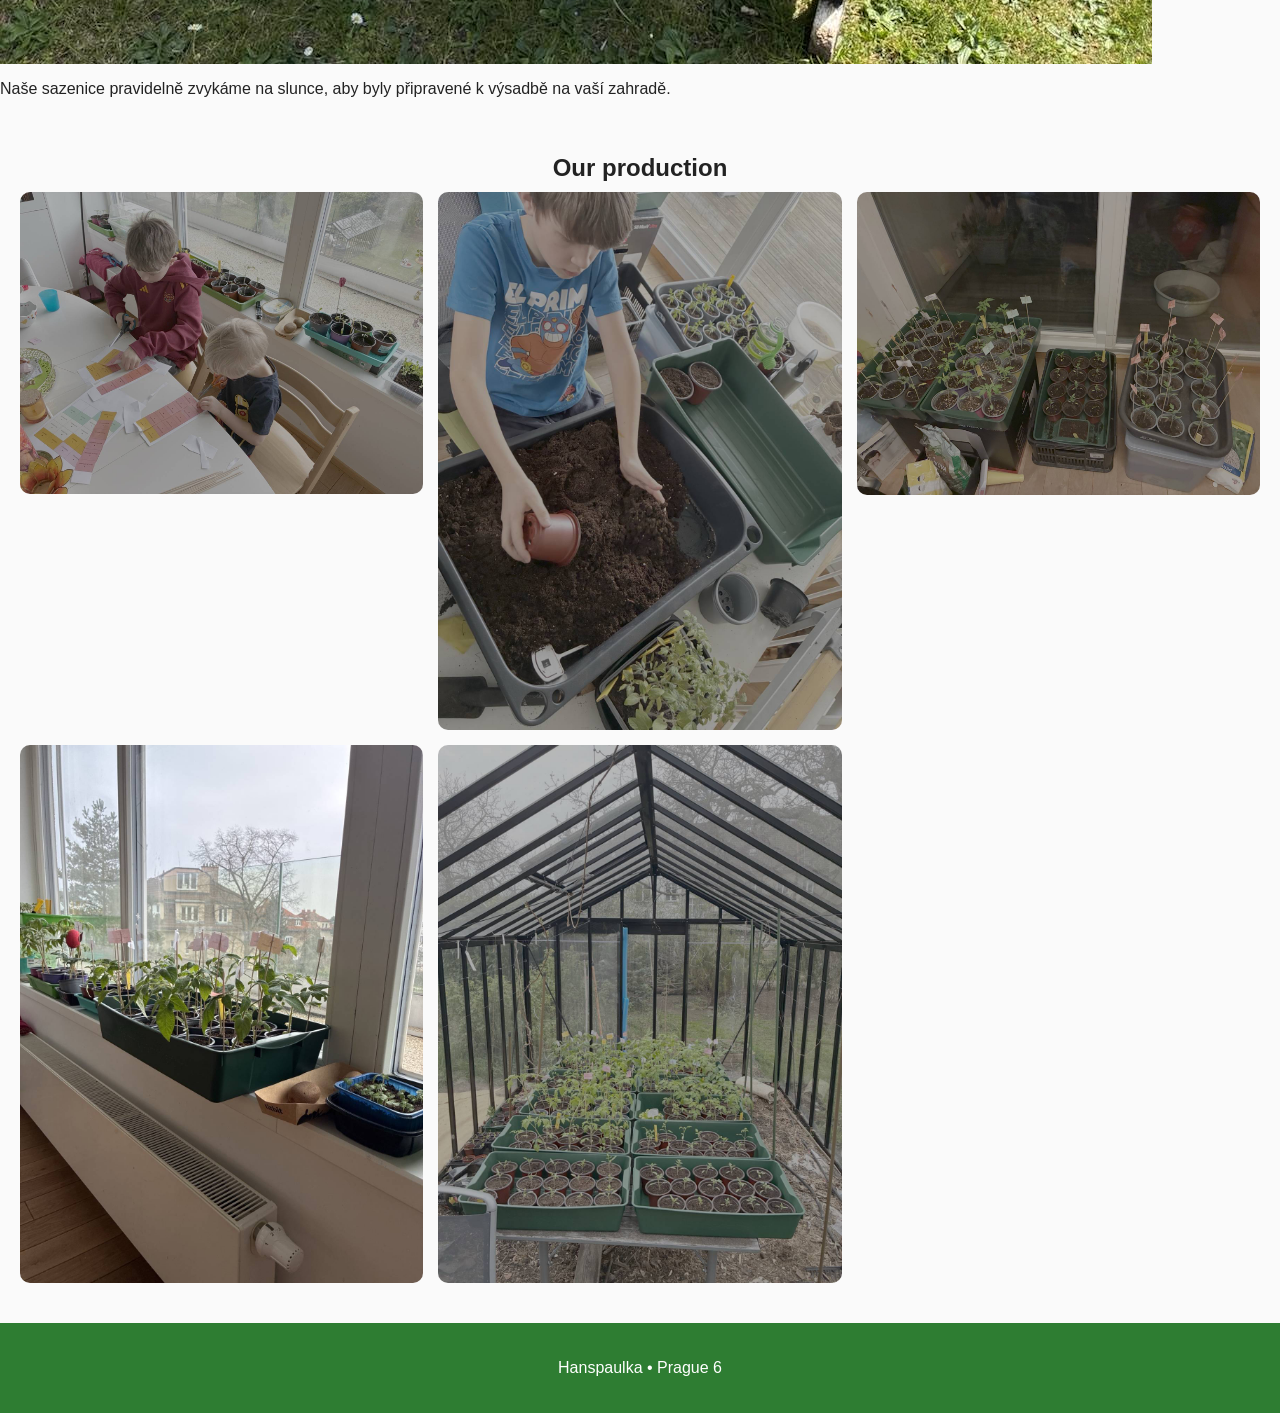
==== commit 672df433: "Update index.html" ====
--- a/index.html
+++ b/index.html
@@ -81,7 +81,7 @@
 <div class="card premium">
 <img src="images/tomatoes/pink-berkeley.jpg">
 <h3>Pink Berkeley Tie Dye</h3>
-<p class="stock highlight urgent" data-fr="🔥 Presque épuisé – plus que 6" data-en="🔥 Almost sold out – only 6 left" data-cz="🔥 Téměř vyprodáno – zbývá 6">🔥 Presque épuisé – plus que 6</p>
+<p class="stock highlight urgent" data-fr="🔥 Presque épuisé – plus que 1" data-en="🔥 Almost sold out – only 6 left" data-cz="🔥 Téměř vyprodáno – zbývá 6">🔥 Presque épuisé – plus que 6</p>
 <p class="price">100 CZK</p>
 <p class="bundle-hint">💡 Discount from 3 plants</p>
 </div>
@@ -127,7 +127,7 @@
 <div class="card">
 <img src="images/tomatoes/prune-noire.jpg">
 <h3>Prune Noire</h3>
-<p class="stock">Stock : 14</p>
+<p class="stock">Stock : 10</p>
 <p class="price">100 CZK</p>
 <p class="bundle-hint">💡 Discount from 3 plants</p>
 </div>
@@ -167,7 +167,7 @@
 <div class="card">
 <img src="images/tomatoes/zuckertraube.jpg">
 <h3>Zuckertraube</h3>
-<p class="stock">Stock : 13</p>
+<p class="stock">Stock : 5</p>
 <p class="price">100 CZK</p>
 <p class="bundle-hint">💡 Discount from 3 plants</p>
 </div>
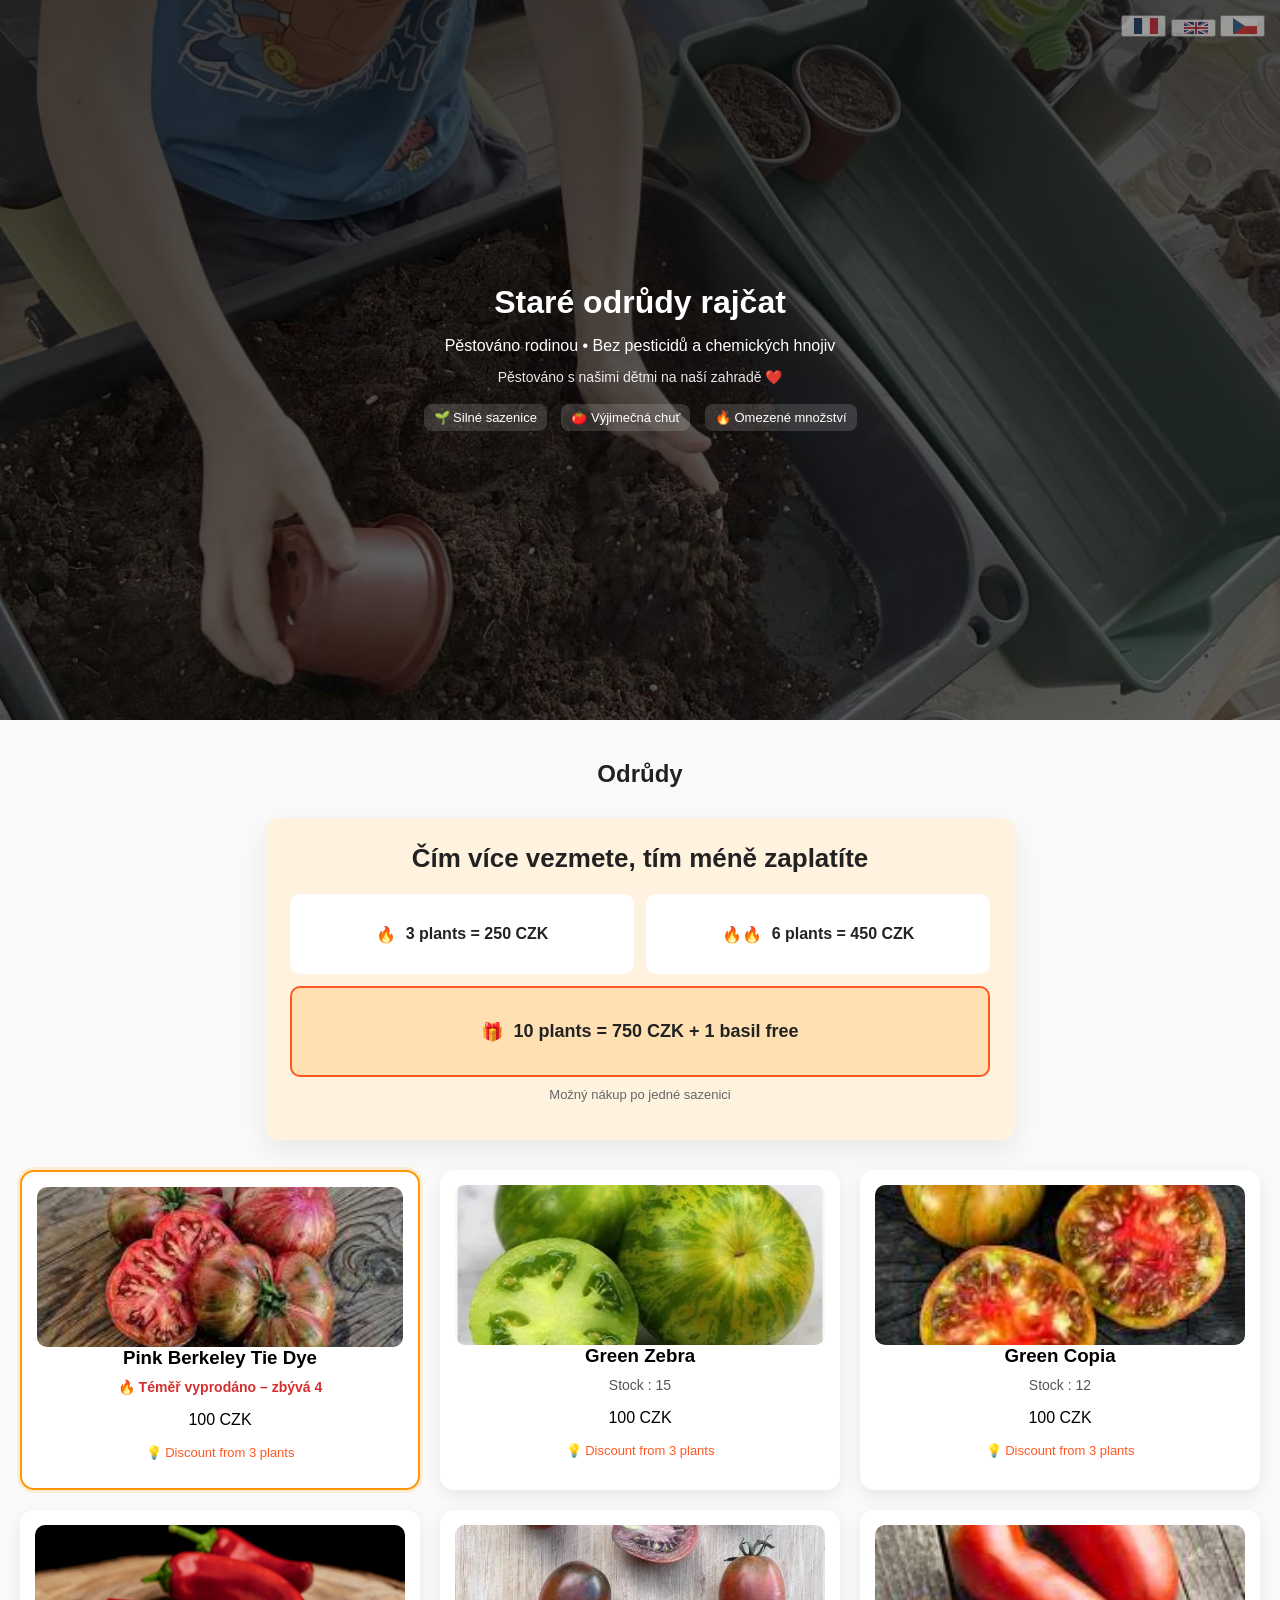
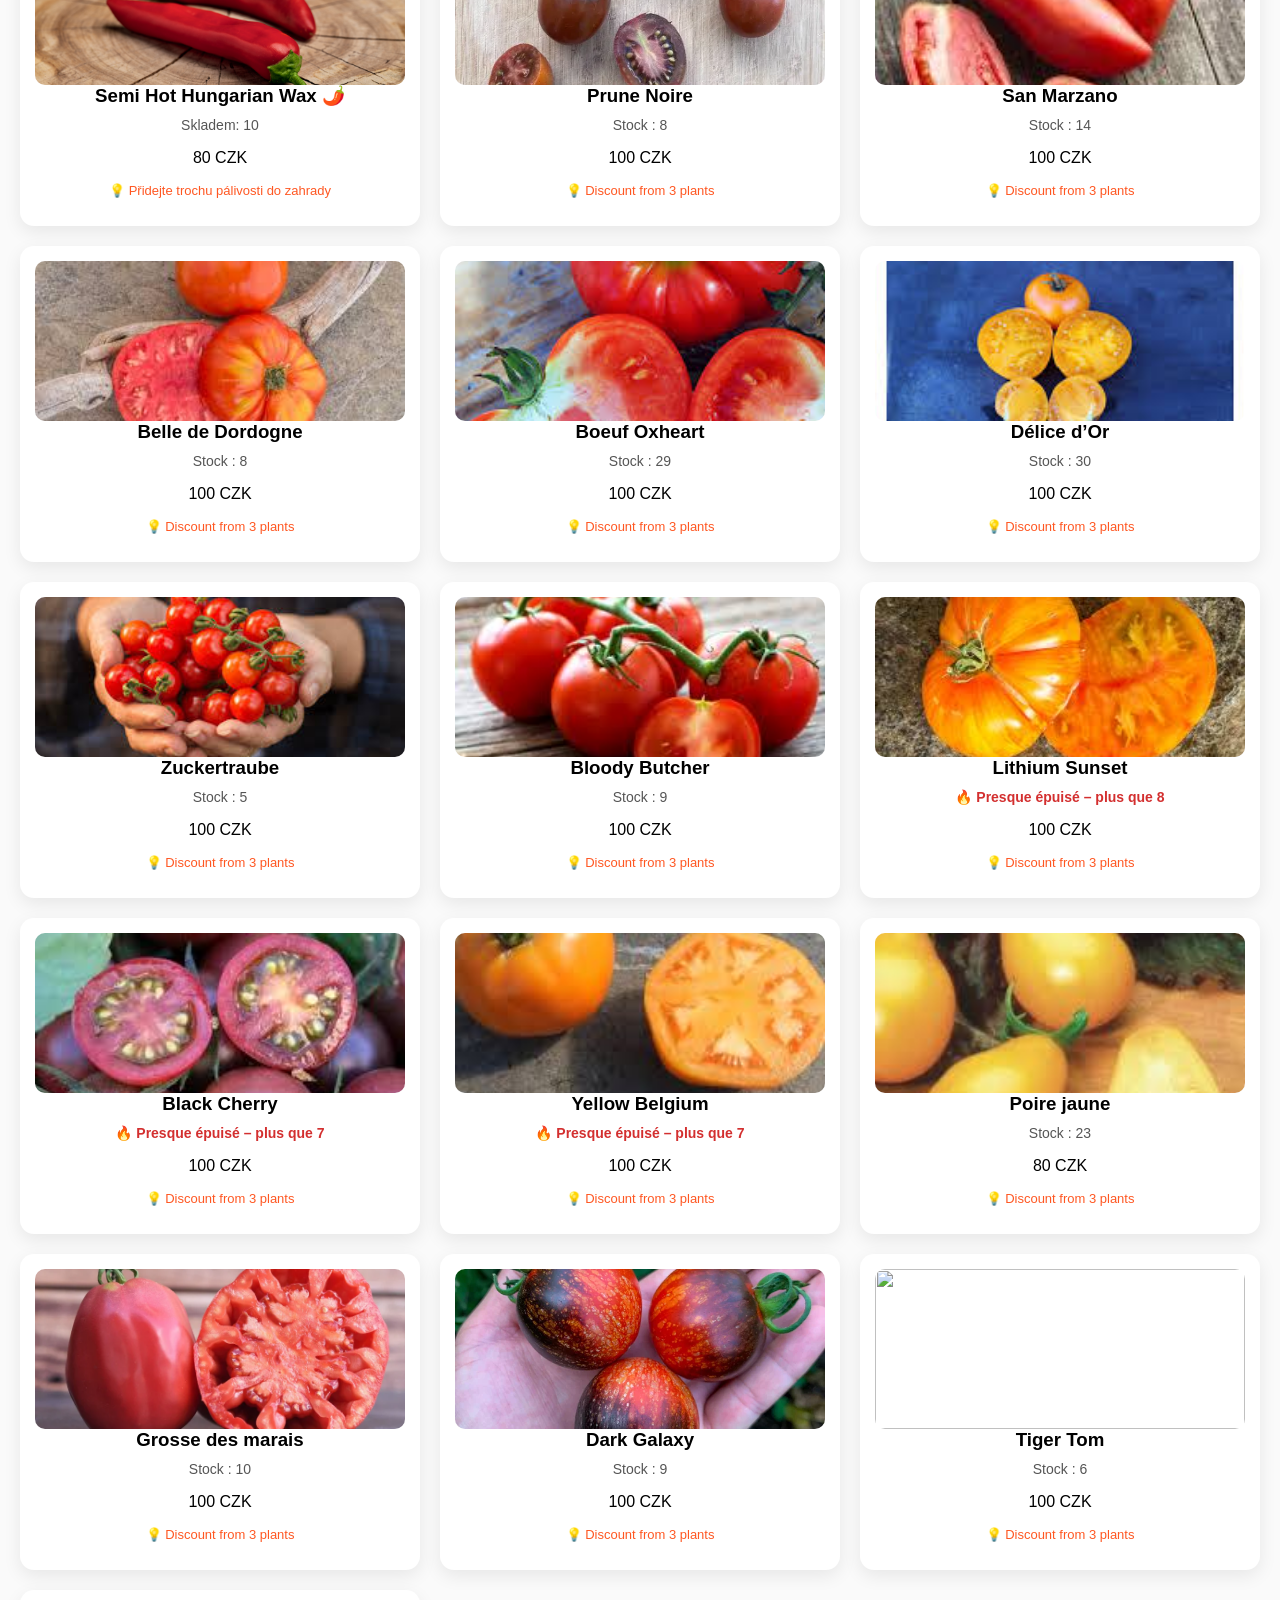
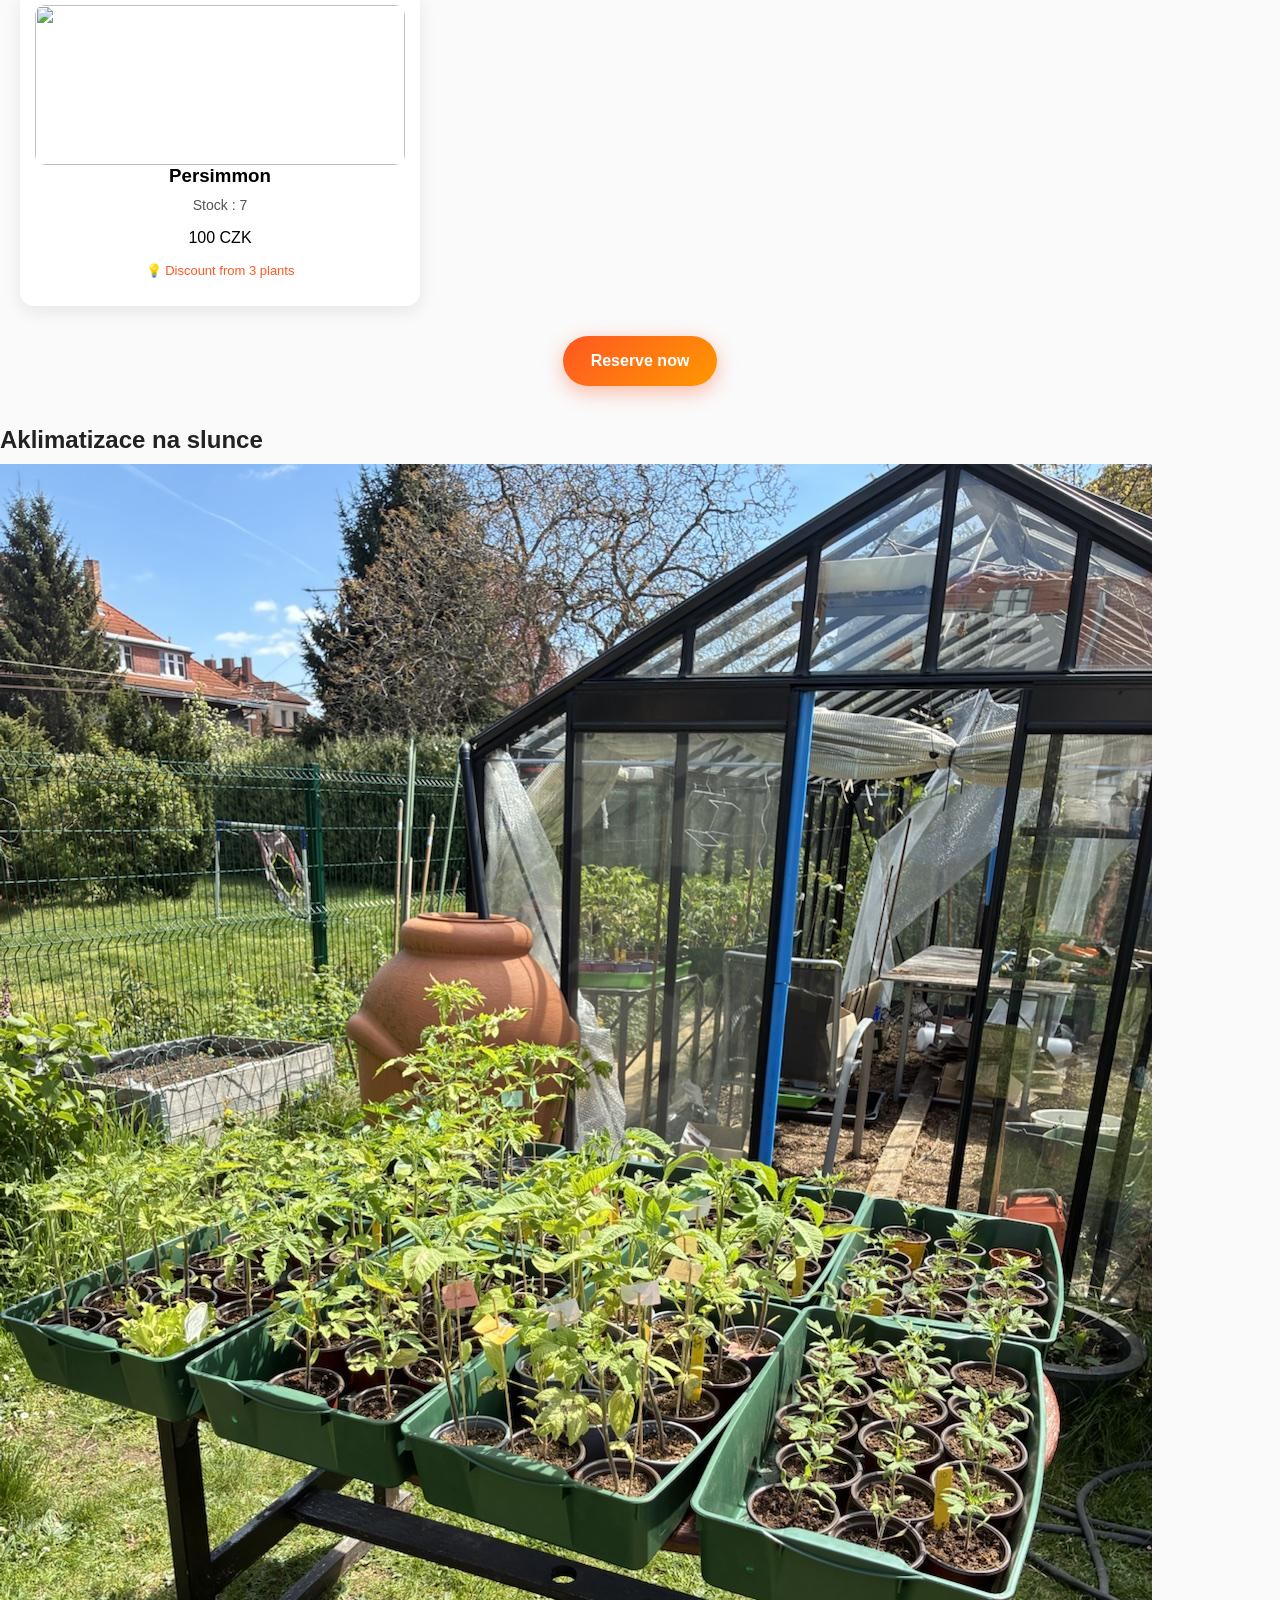
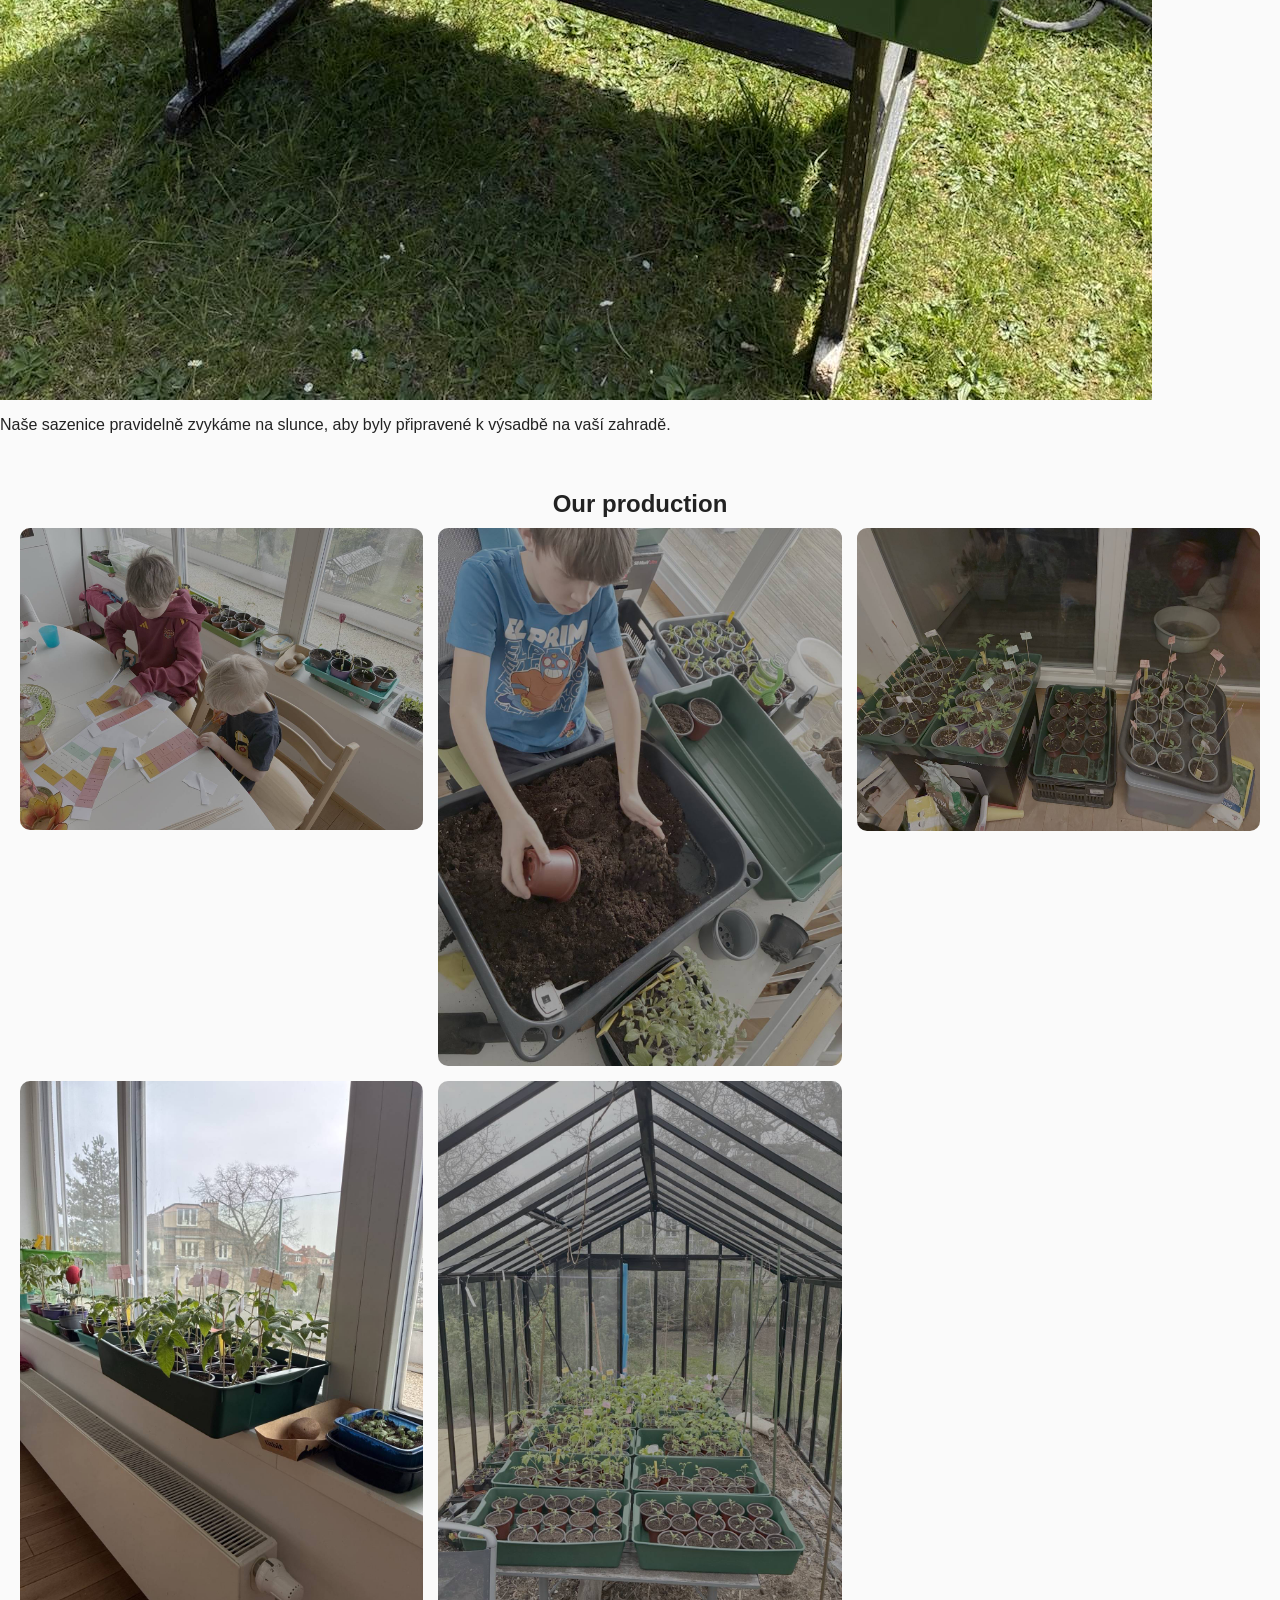
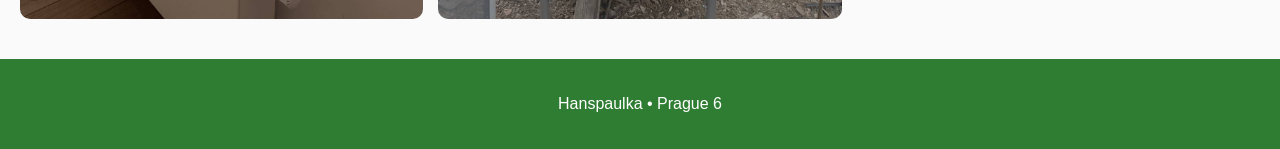
==== commit 7b90e9ea: "Update index.html" ====
--- a/index.html
+++ b/index.html
@@ -81,7 +81,7 @@
 <div class="card premium">
 <img src="images/tomatoes/pink-berkeley.jpg">
 <h3>Pink Berkeley Tie Dye</h3>
-<p class="stock highlight urgent" data-fr="🔥 Presque épuisé – plus que 1" data-en="🔥 Almost sold out – only 6 left" data-cz="🔥 Téměř vyprodáno – zbývá 6">🔥 Presque épuisé – plus que 6</p>
+<p class="stock highlight urgent" data-fr="🔥 Presque épuisé – plus que 4" data-en="🔥 Almost sold out – only 4 left" data-cz="🔥 Téměř vyprodáno – zbývá 4">🔥 Presque épuisé – plus que 4</p>
 <p class="price">100 CZK</p>
 <p class="bundle-hint">💡 Discount from 3 plants</p>
 </div>
@@ -127,7 +127,7 @@
 <div class="card">
 <img src="images/tomatoes/prune-noire.jpg">
 <h3>Prune Noire</h3>
-<p class="stock">Stock : 10</p>
+<p class="stock">Stock : 8</p>
 <p class="price">100 CZK</p>
 <p class="bundle-hint">💡 Discount from 3 plants</p>
 </div>
@@ -135,7 +135,7 @@
 <div class="card">
 <img src="images/tomatoes/marzano.jpg">
 <h3>San Marzano</h3>
-<p class="stock">Stock : 20</p>
+<p class="stock">Stock : 14</p>
 <p class="price">100 CZK</p>
 <p class="bundle-hint">💡 Discount from 3 plants</p>
 </div>
@@ -143,7 +143,7 @@
 <div class="card">
 <img src="images/tomatoes/belle-dordogne.jpg">
 <h3>Belle de Dordogne</h3>
-<p class="stock">Stock : 10</p>
+<p class="stock">Stock : 8</p>
 <p class="price">100 CZK</p>
 <p class="bundle-hint">💡 Discount from 3 plants</p>
 </div>
@@ -207,7 +207,7 @@
 <div class="card">
 <img src="images/tomatoes/poire-jaune.jpg">
 <h3>Poire jaune</h3>
-<p class="stock">Stock : 25</p>
+<p class="stock">Stock : 23</p>
 <p class="price">80 CZK</p>
 <p class="bundle-hint">💡 Discount from 3 plants</p>
 </div>
@@ -223,7 +223,25 @@
 <div class="card">
 <img src="images/tomatoes/dark-galaxy.jpg">
 <h3>Dark Galaxy</h3>
-<p class="stock">Stock : 10</p>
+<p class="stock">Stock : 9</p>
+<p class="price">100 CZK</p>
+<p class="bundle-hint">💡 Discount from 3 plants</p>
+</div>
+
+
+
+<div class="card">
+<img src="images/tomatoes/tiger-tom.jpg">
+<h3>Tiger Tom</h3>
+<p class="stock">Stock : 6</p>
+<p class="price">100 CZK</p>
+<p class="bundle-hint">💡 Discount from 3 plants</p>
+</div>
+
+<div class="card">
+<img src="images/tomatoes/persimmon.jpg">
+<h3>Persimmon</h3>
+<p class="stock">Stock : 7</p>
 <p class="price">100 CZK</p>
 <p class="bundle-hint">💡 Discount from 3 plants</p>
 </div>
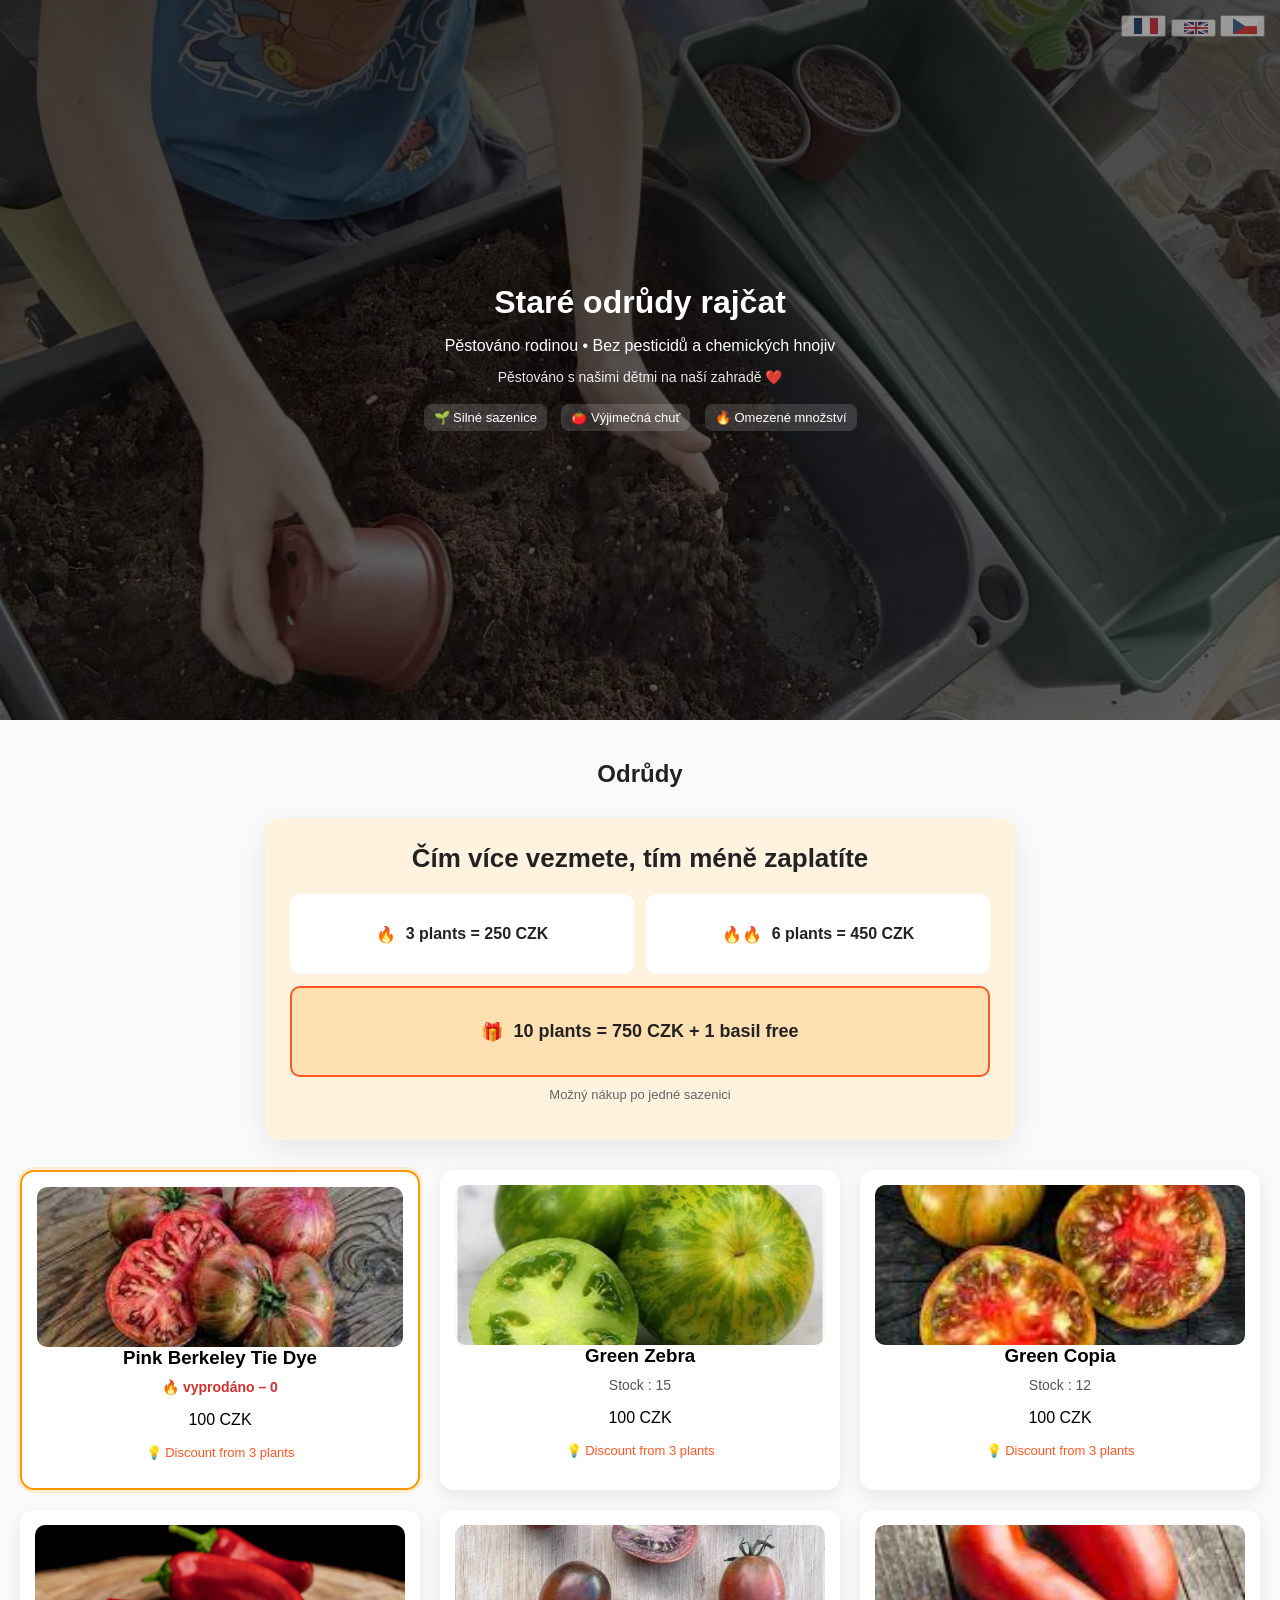
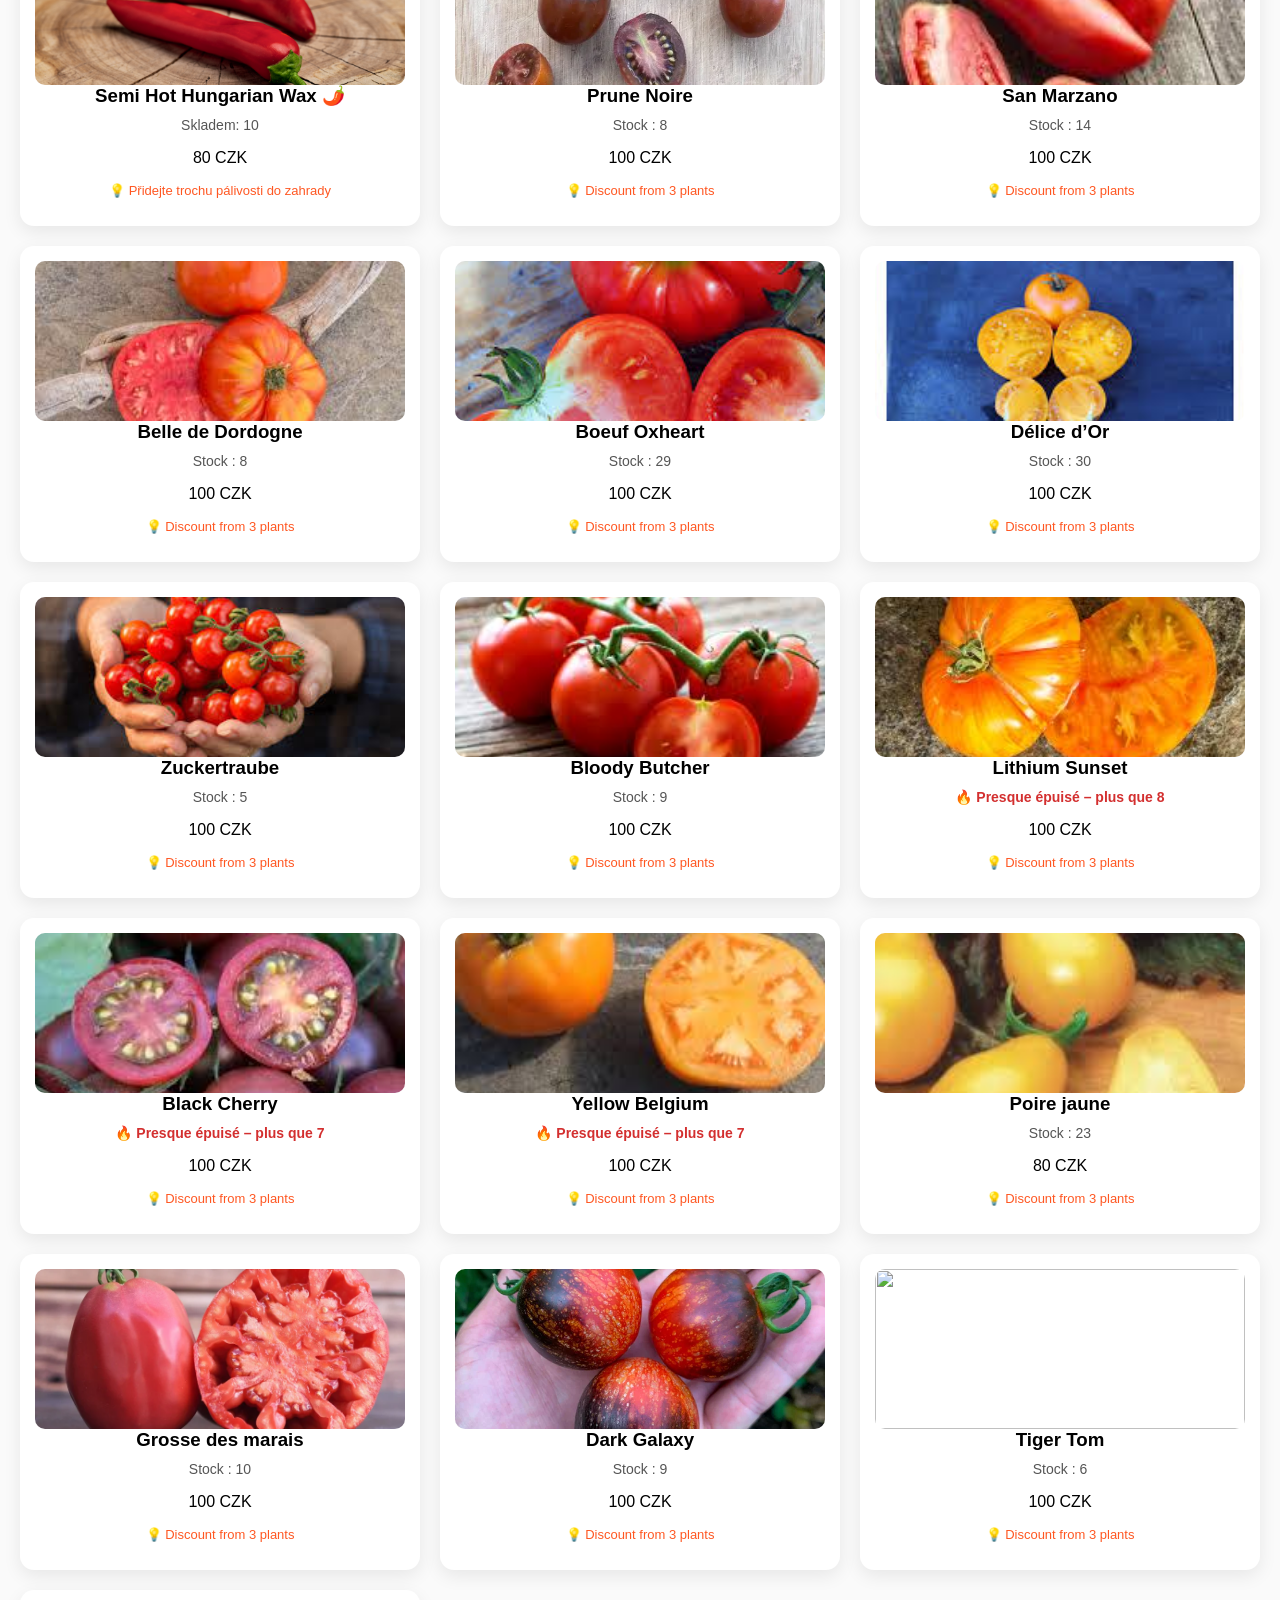
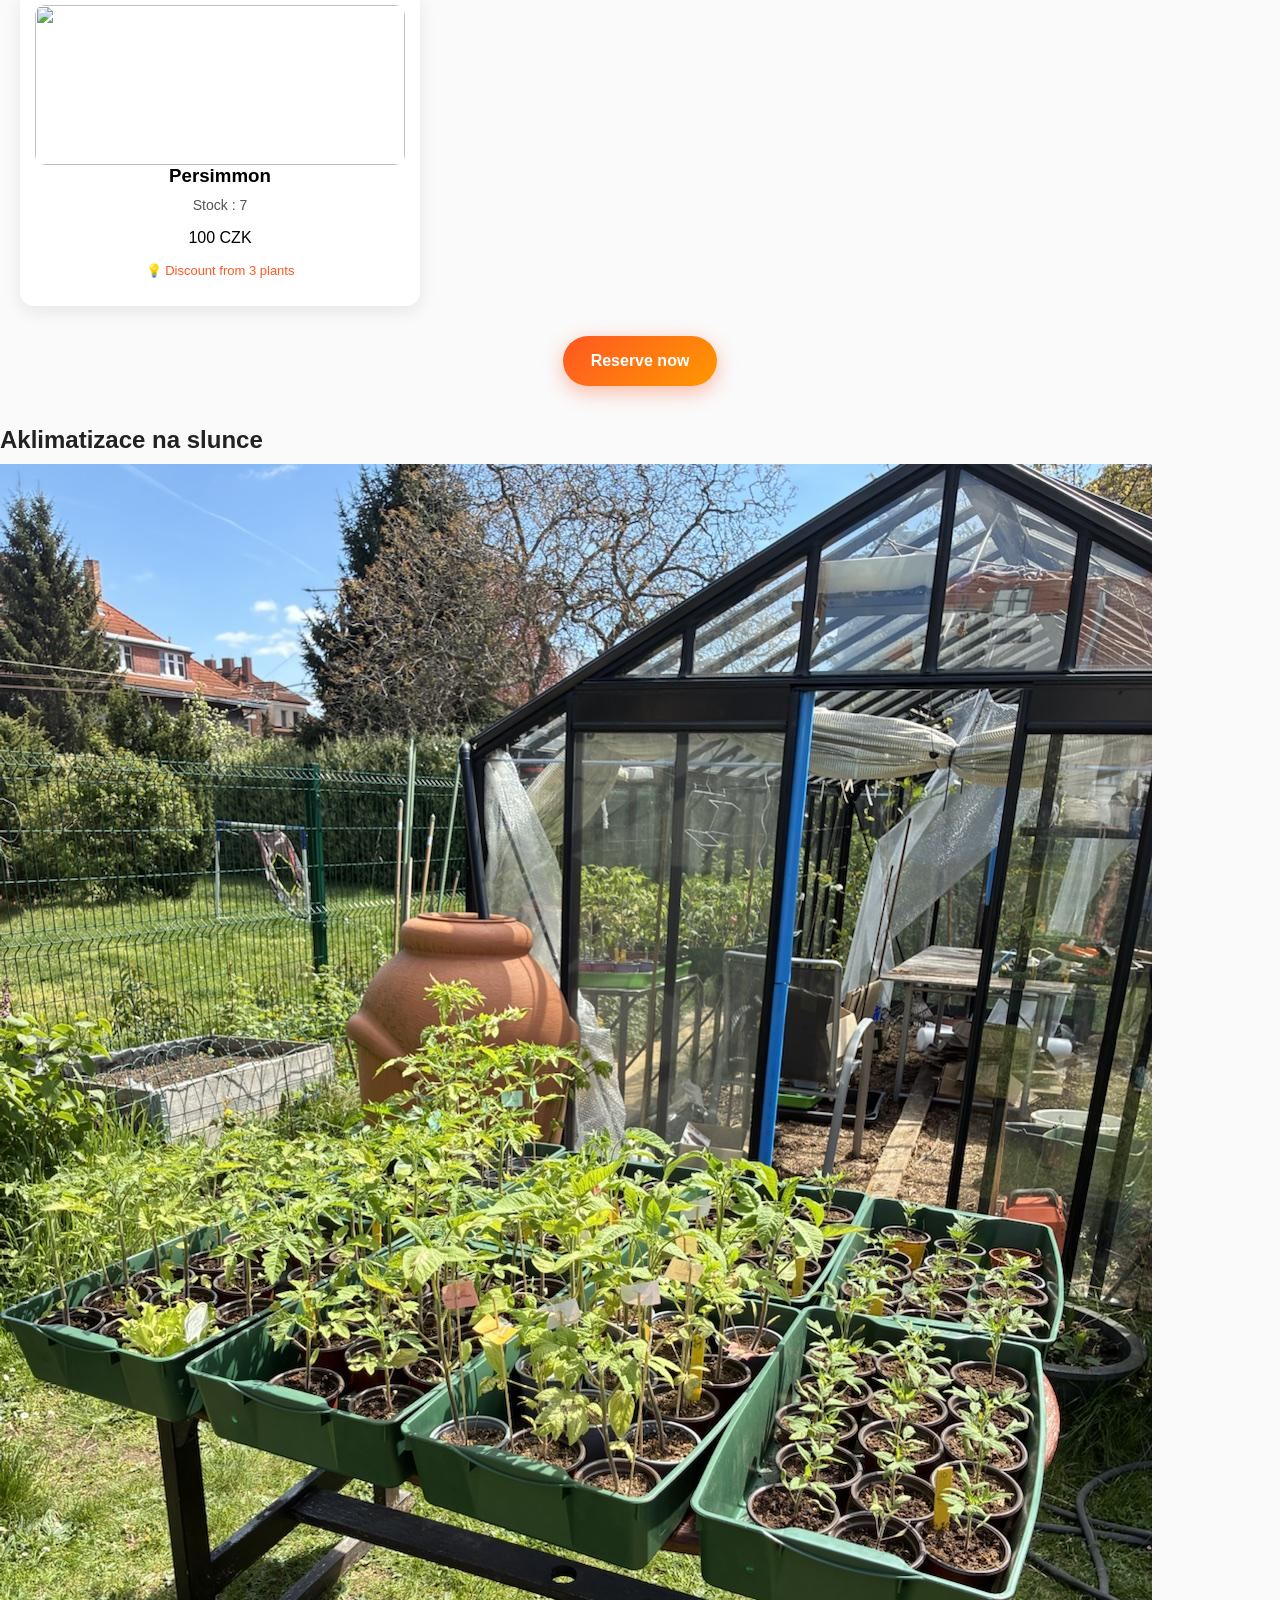
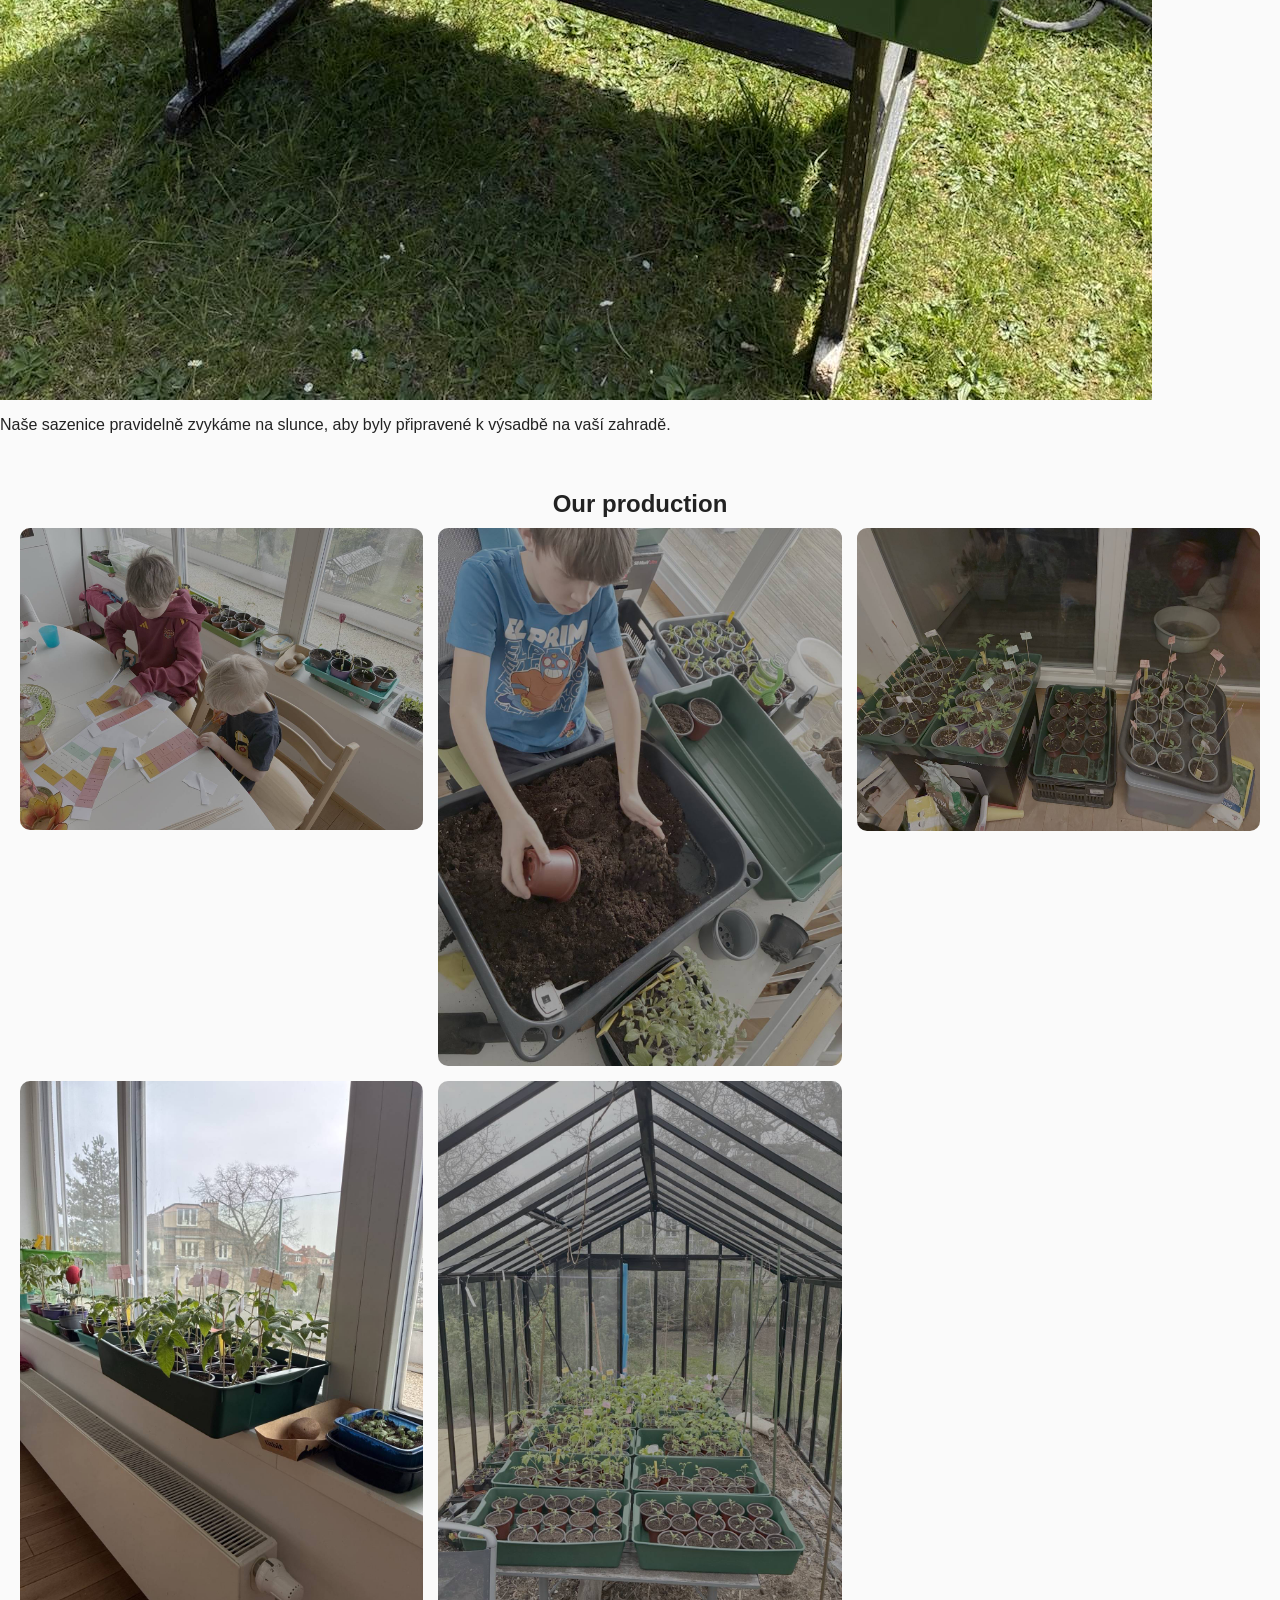
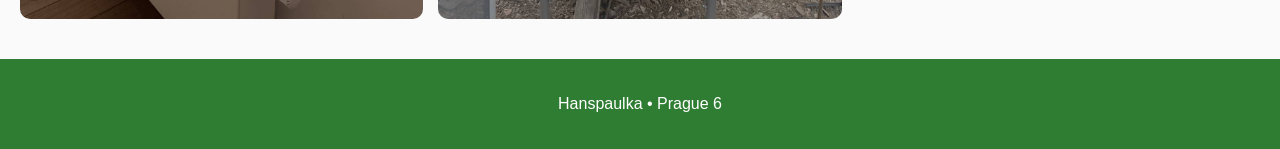
==== commit d8d814cf: "Update index.html" ====
--- a/index.html
+++ b/index.html
@@ -81,7 +81,7 @@
 <div class="card premium">
 <img src="images/tomatoes/pink-berkeley.jpg">
 <h3>Pink Berkeley Tie Dye</h3>
-<p class="stock highlight urgent" data-fr="🔥 Presque épuisé – plus que 4" data-en="🔥 Almost sold out – only 4 left" data-cz="🔥 Téměř vyprodáno – zbývá 4">🔥 Presque épuisé – plus que 4</p>
+<p class="stock highlight urgent" data-fr="🔥 Epuisé – 0" data-en="🔥 Sold out – 0 left" data-cz="🔥 vyprodáno – 0">🔥 Epuisé – 0</p>
 <p class="price">100 CZK</p>
 <p class="bundle-hint">💡 Discount from 3 plants</p>
 </div>
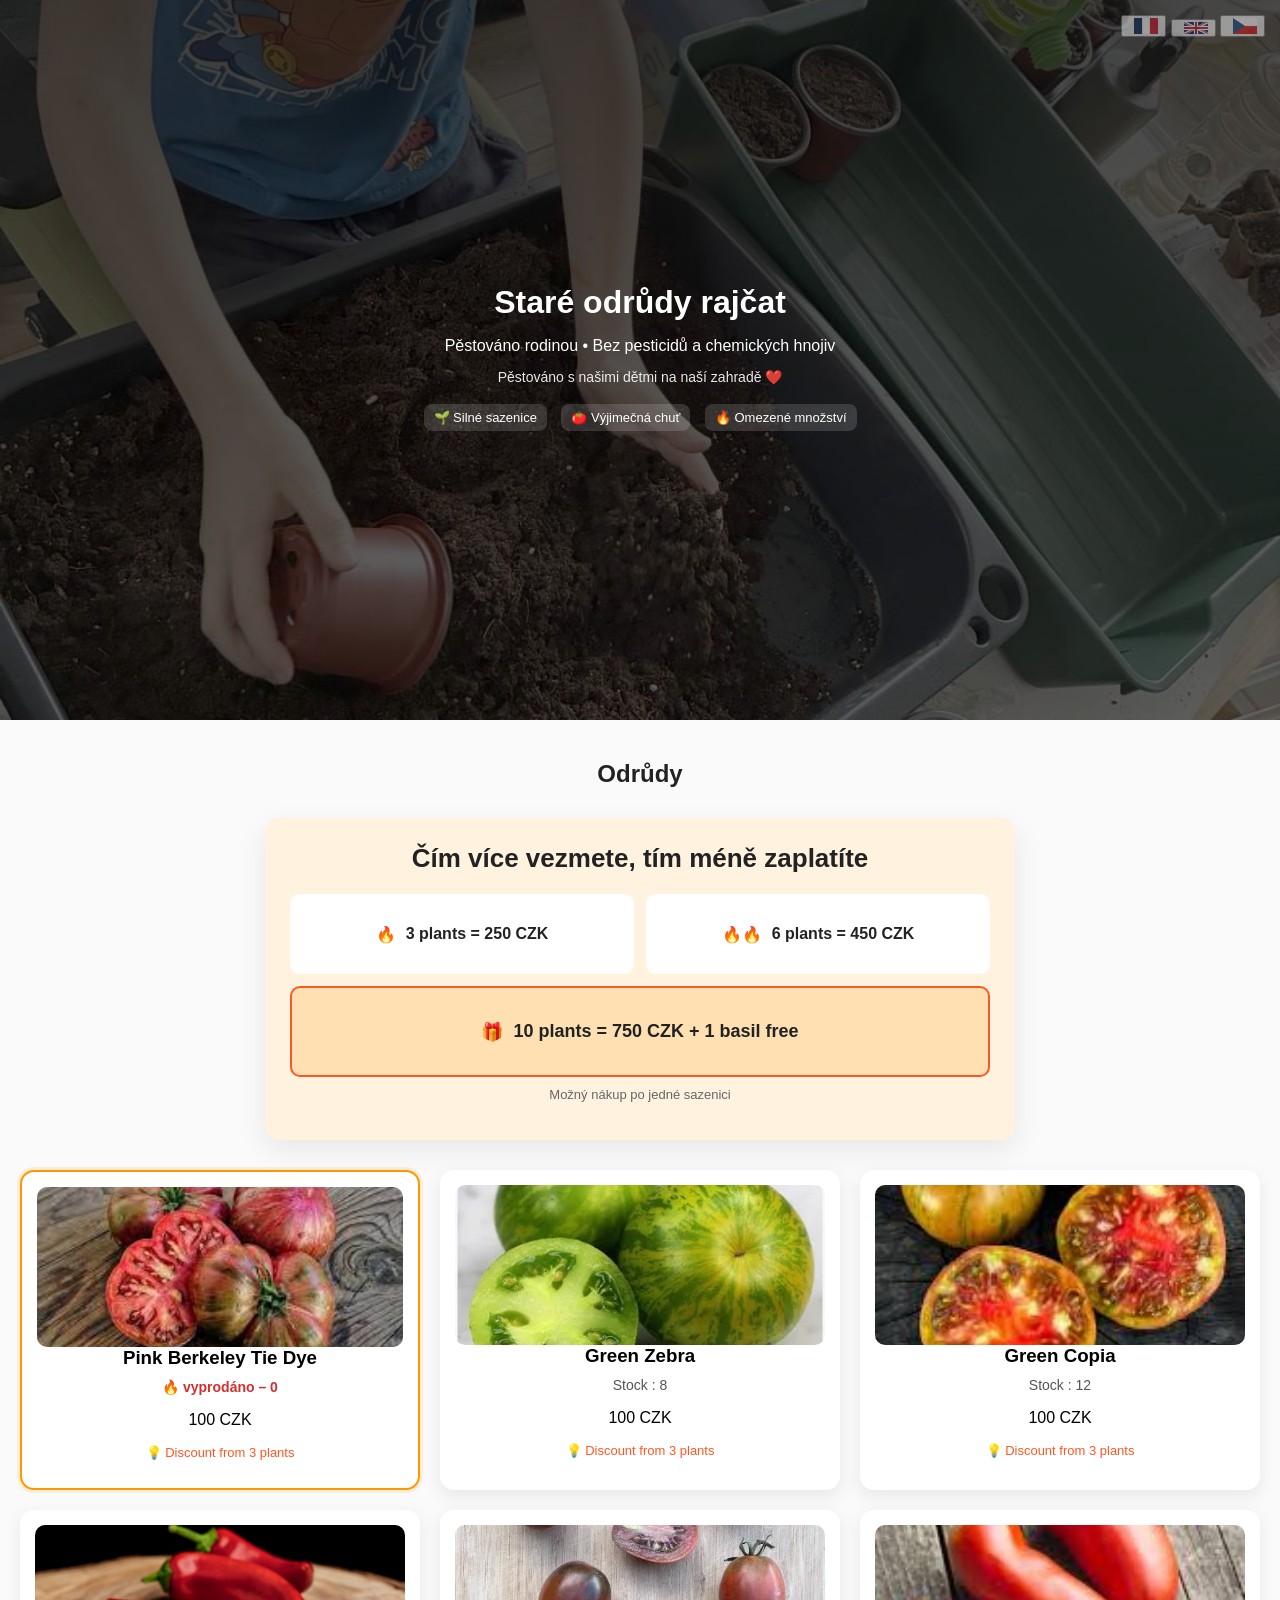
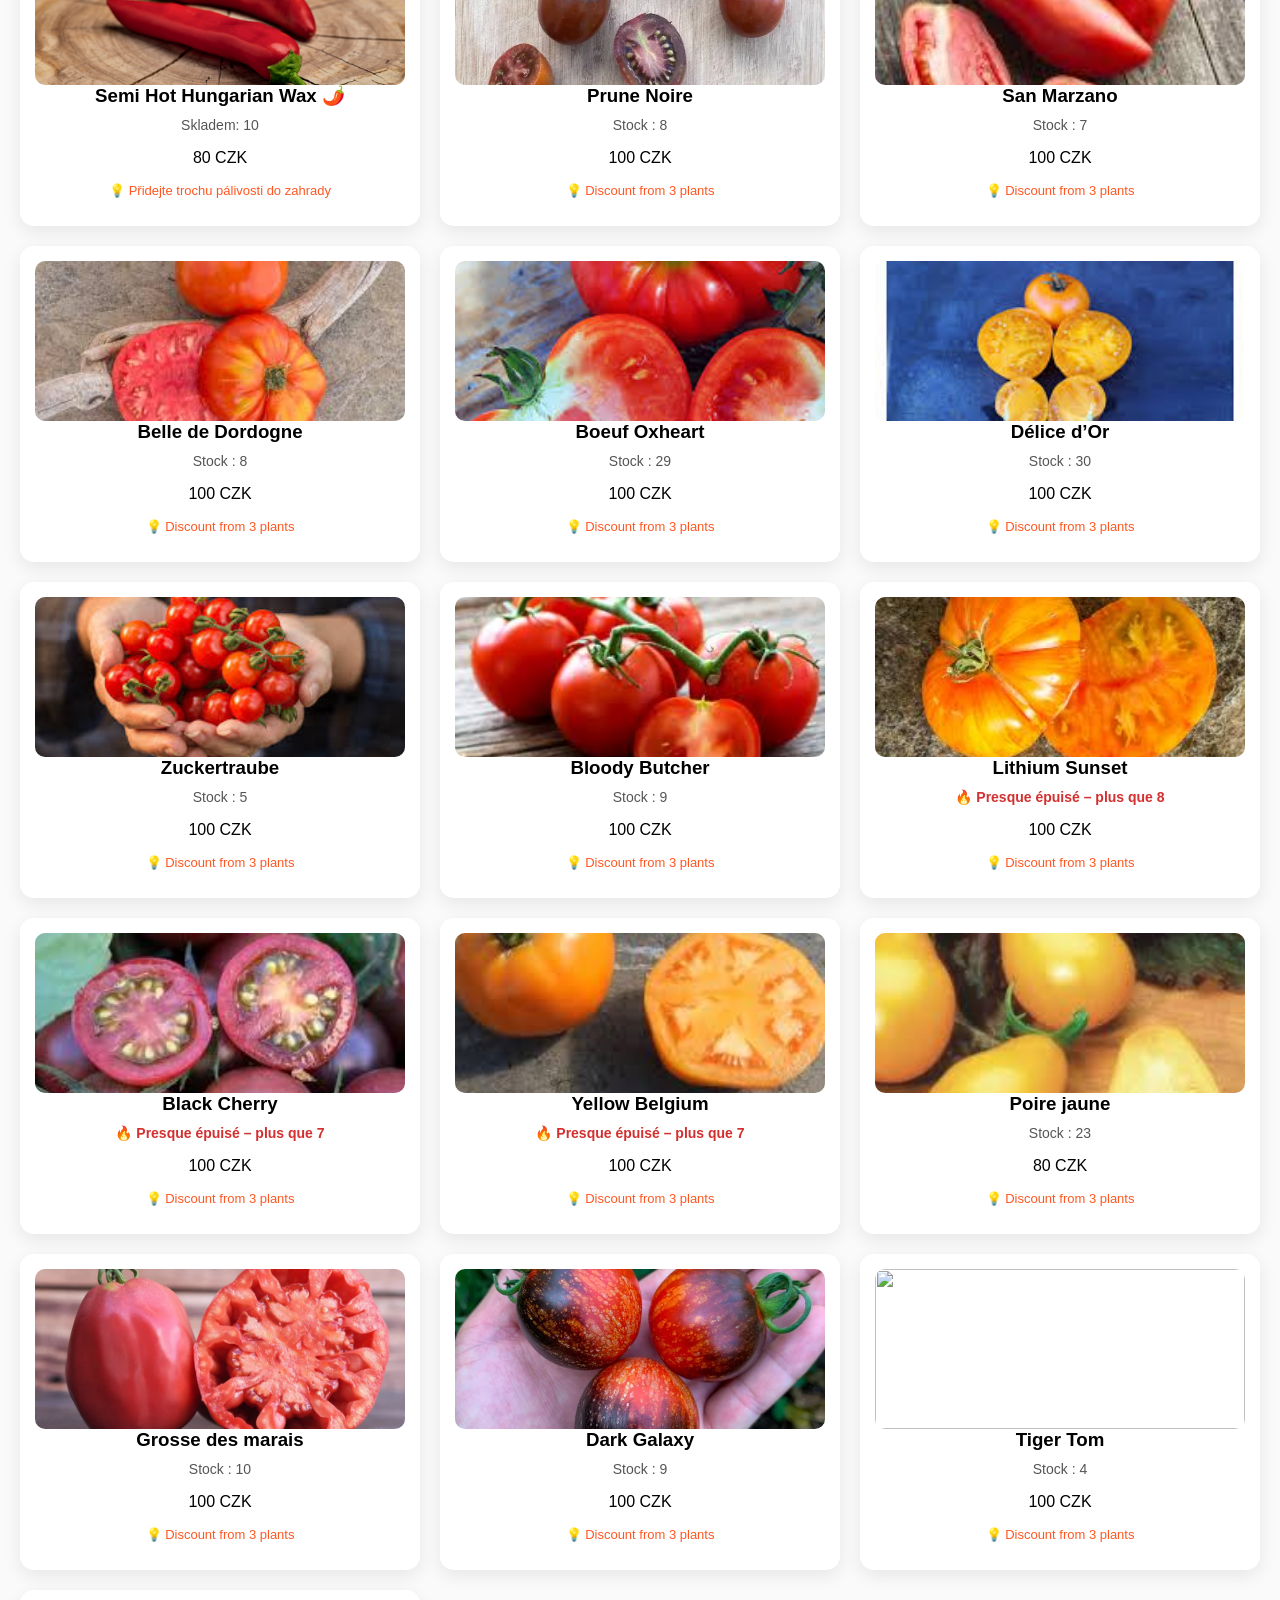
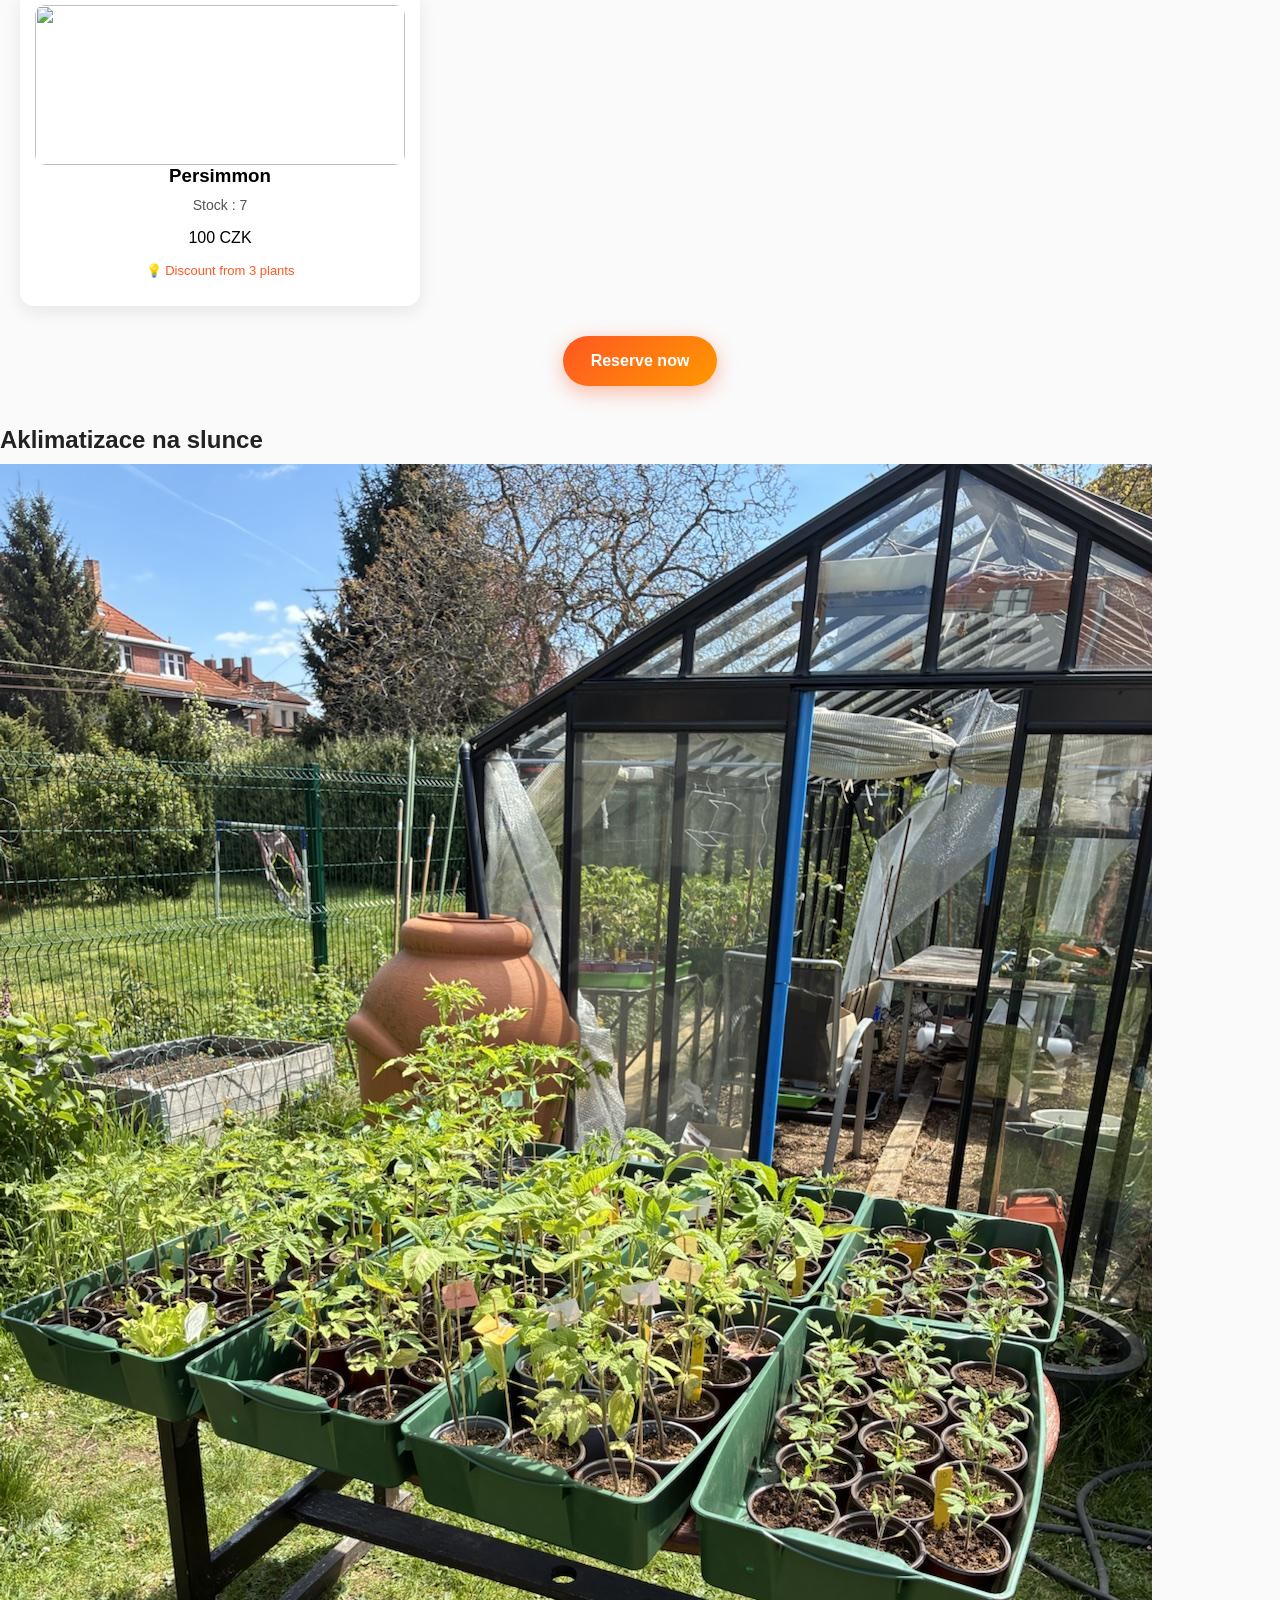
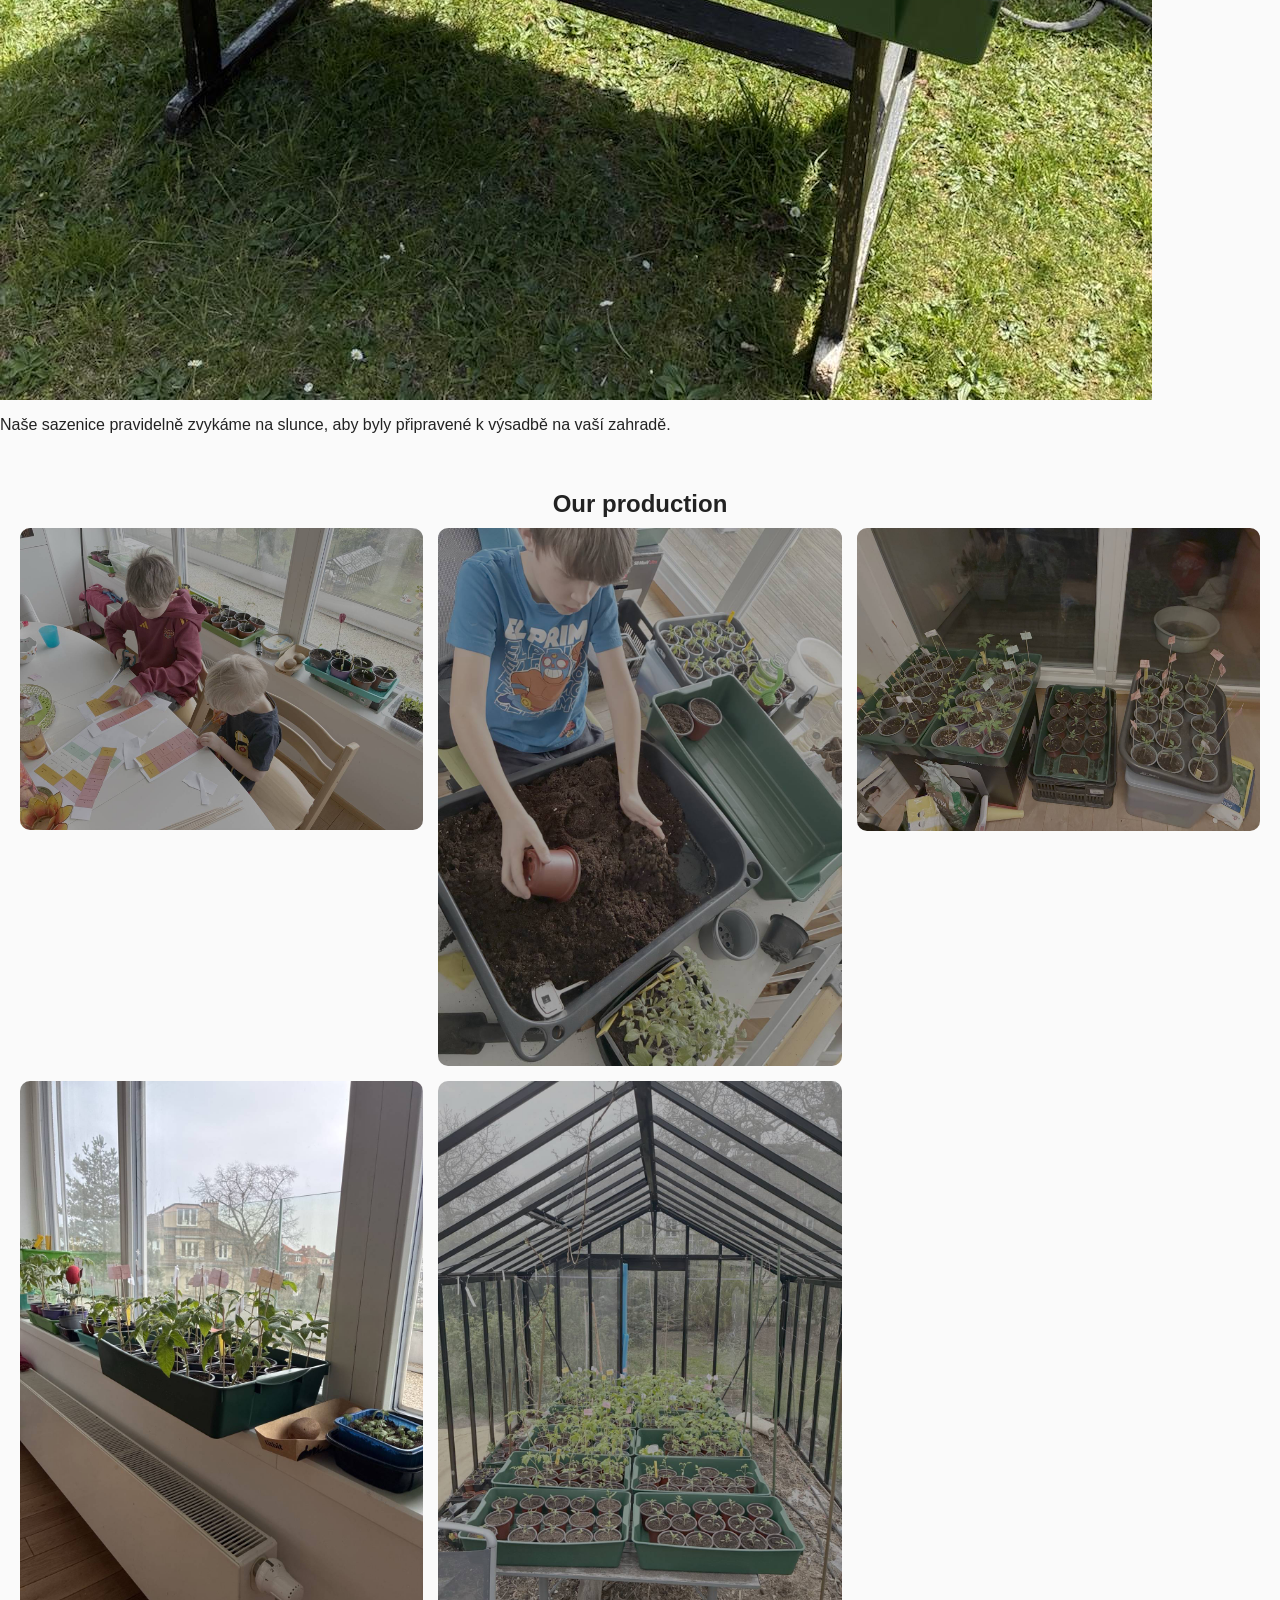
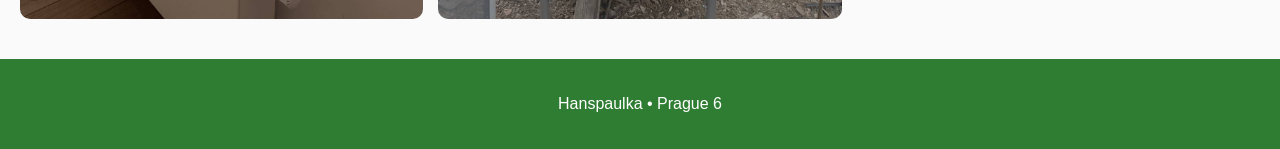
==== commit 45d1bf28: "Update index.html" ====
--- a/index.html
+++ b/index.html
@@ -89,7 +89,7 @@
 <div class="card">
 <img src="images/tomatoes/green-zebra.jpg">
 <h3>Green Zebra</h3>
-<p class="stock">Stock : 15</p>
+<p class="stock">Stock : 8</p>
 <p class="price">100 CZK</p>
 <p class="bundle-hint">💡 Discount from 3 plants</p>
 </div>
@@ -135,7 +135,7 @@
 <div class="card">
 <img src="images/tomatoes/marzano.jpg">
 <h3>San Marzano</h3>
-<p class="stock">Stock : 14</p>
+<p class="stock">Stock : 7</p>
 <p class="price">100 CZK</p>
 <p class="bundle-hint">💡 Discount from 3 plants</p>
 </div>
@@ -233,7 +233,7 @@
 <div class="card">
 <img src="images/tomatoes/tiger-tom.jpg">
 <h3>Tiger Tom</h3>
-<p class="stock">Stock : 6</p>
+<p class="stock">Stock : 4</p>
 <p class="price">100 CZK</p>
 <p class="bundle-hint">💡 Discount from 3 plants</p>
 </div>
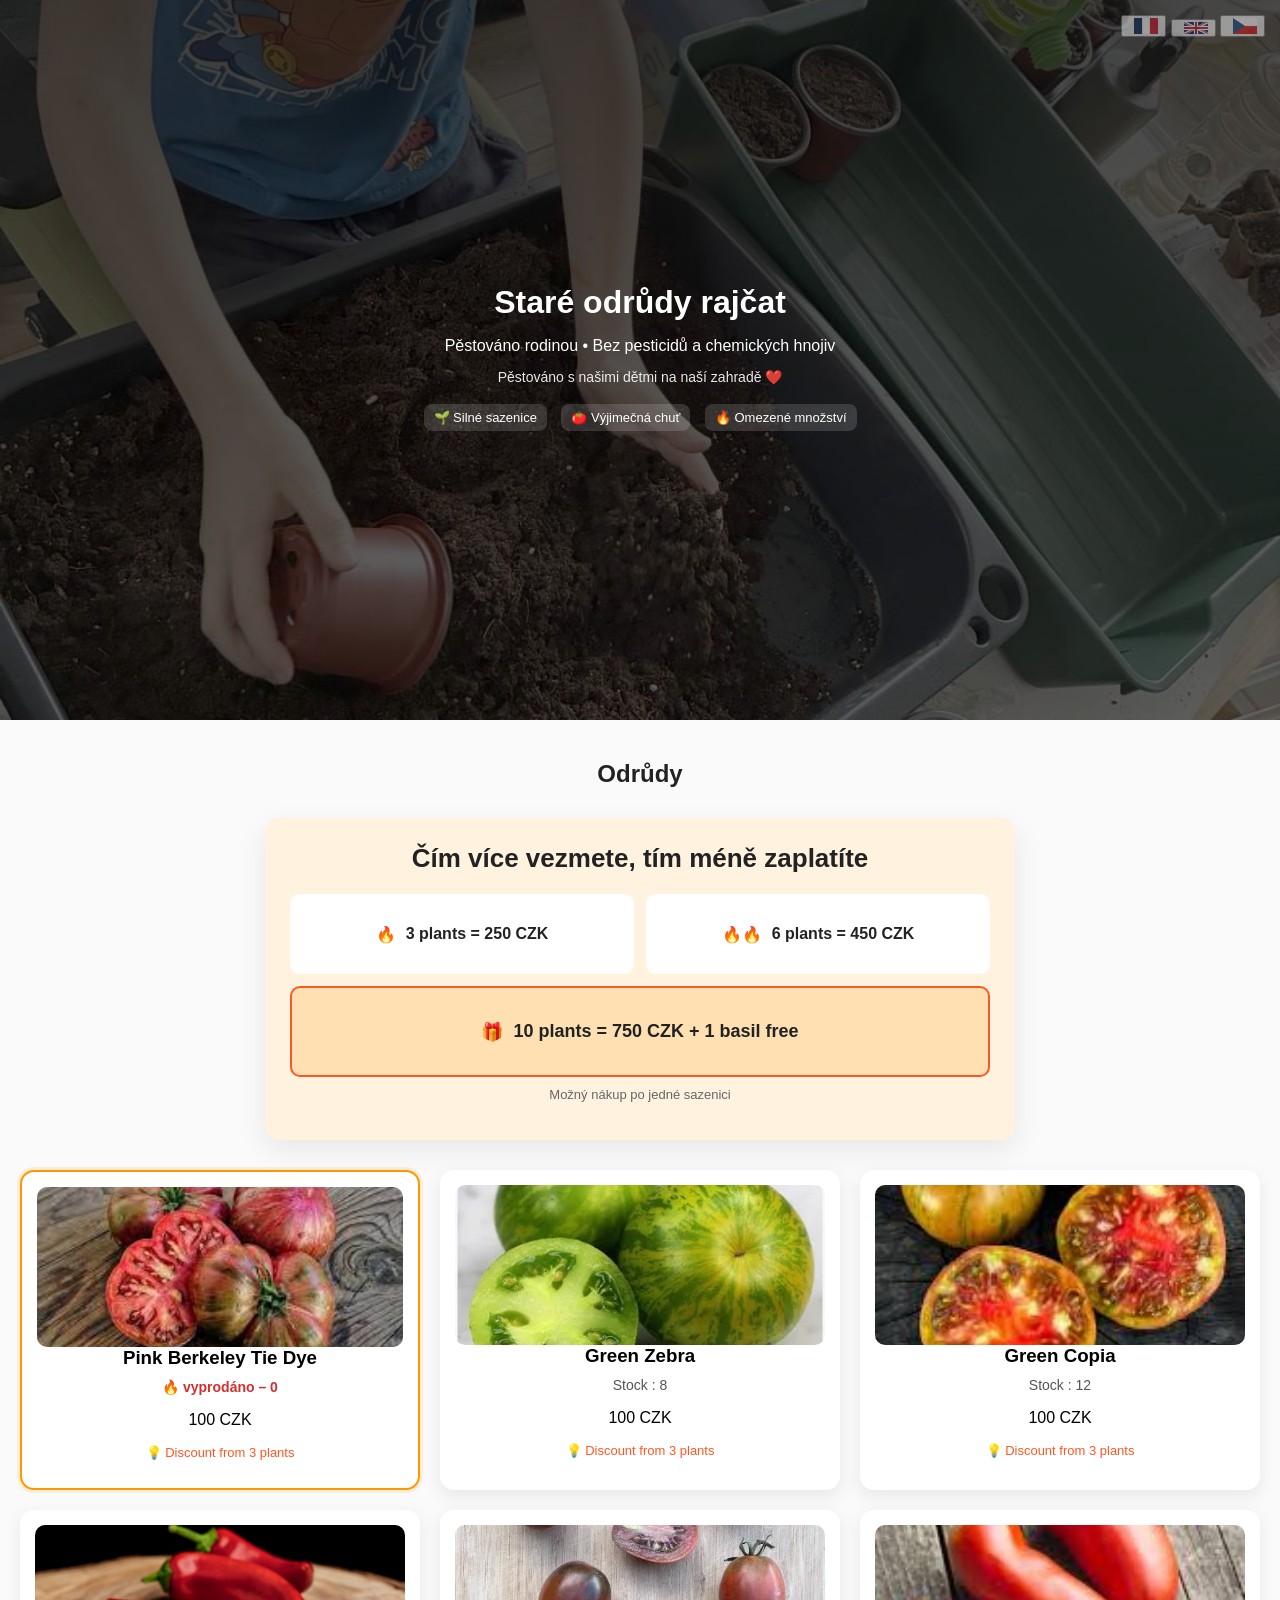
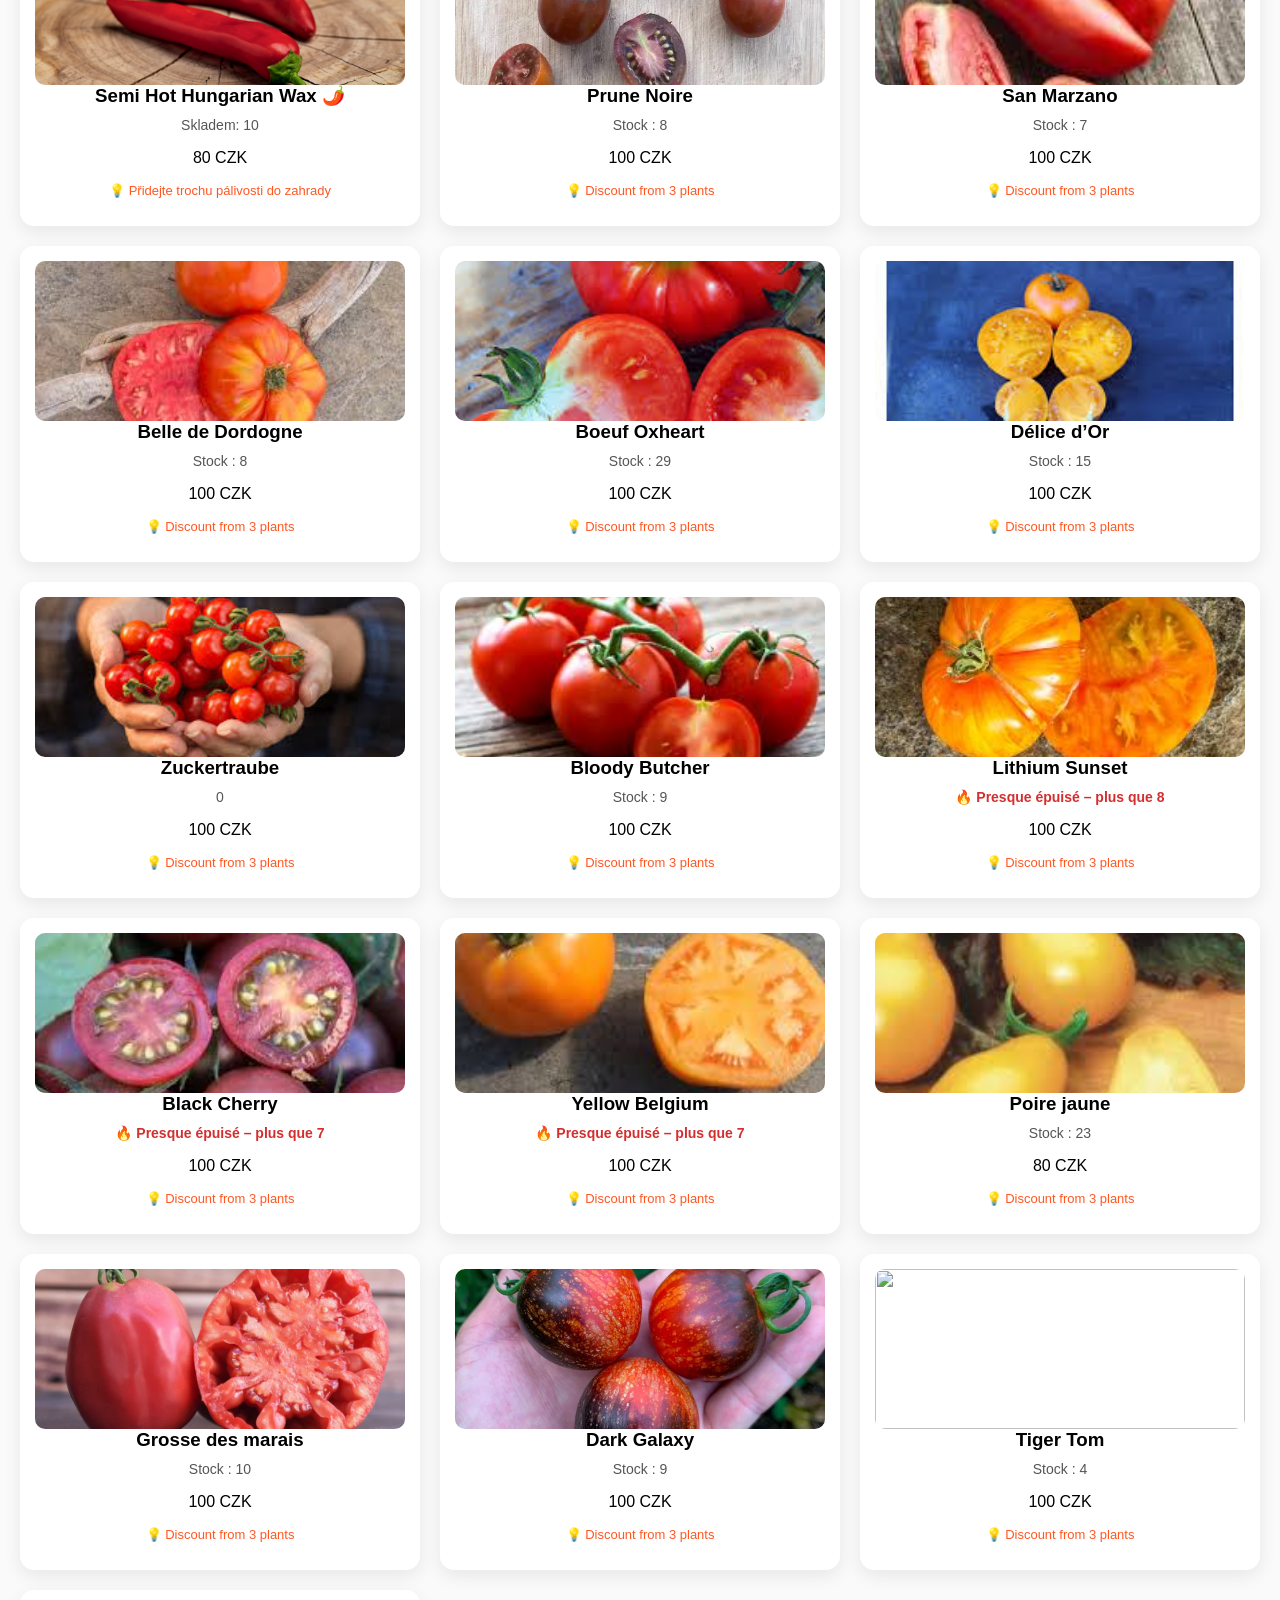
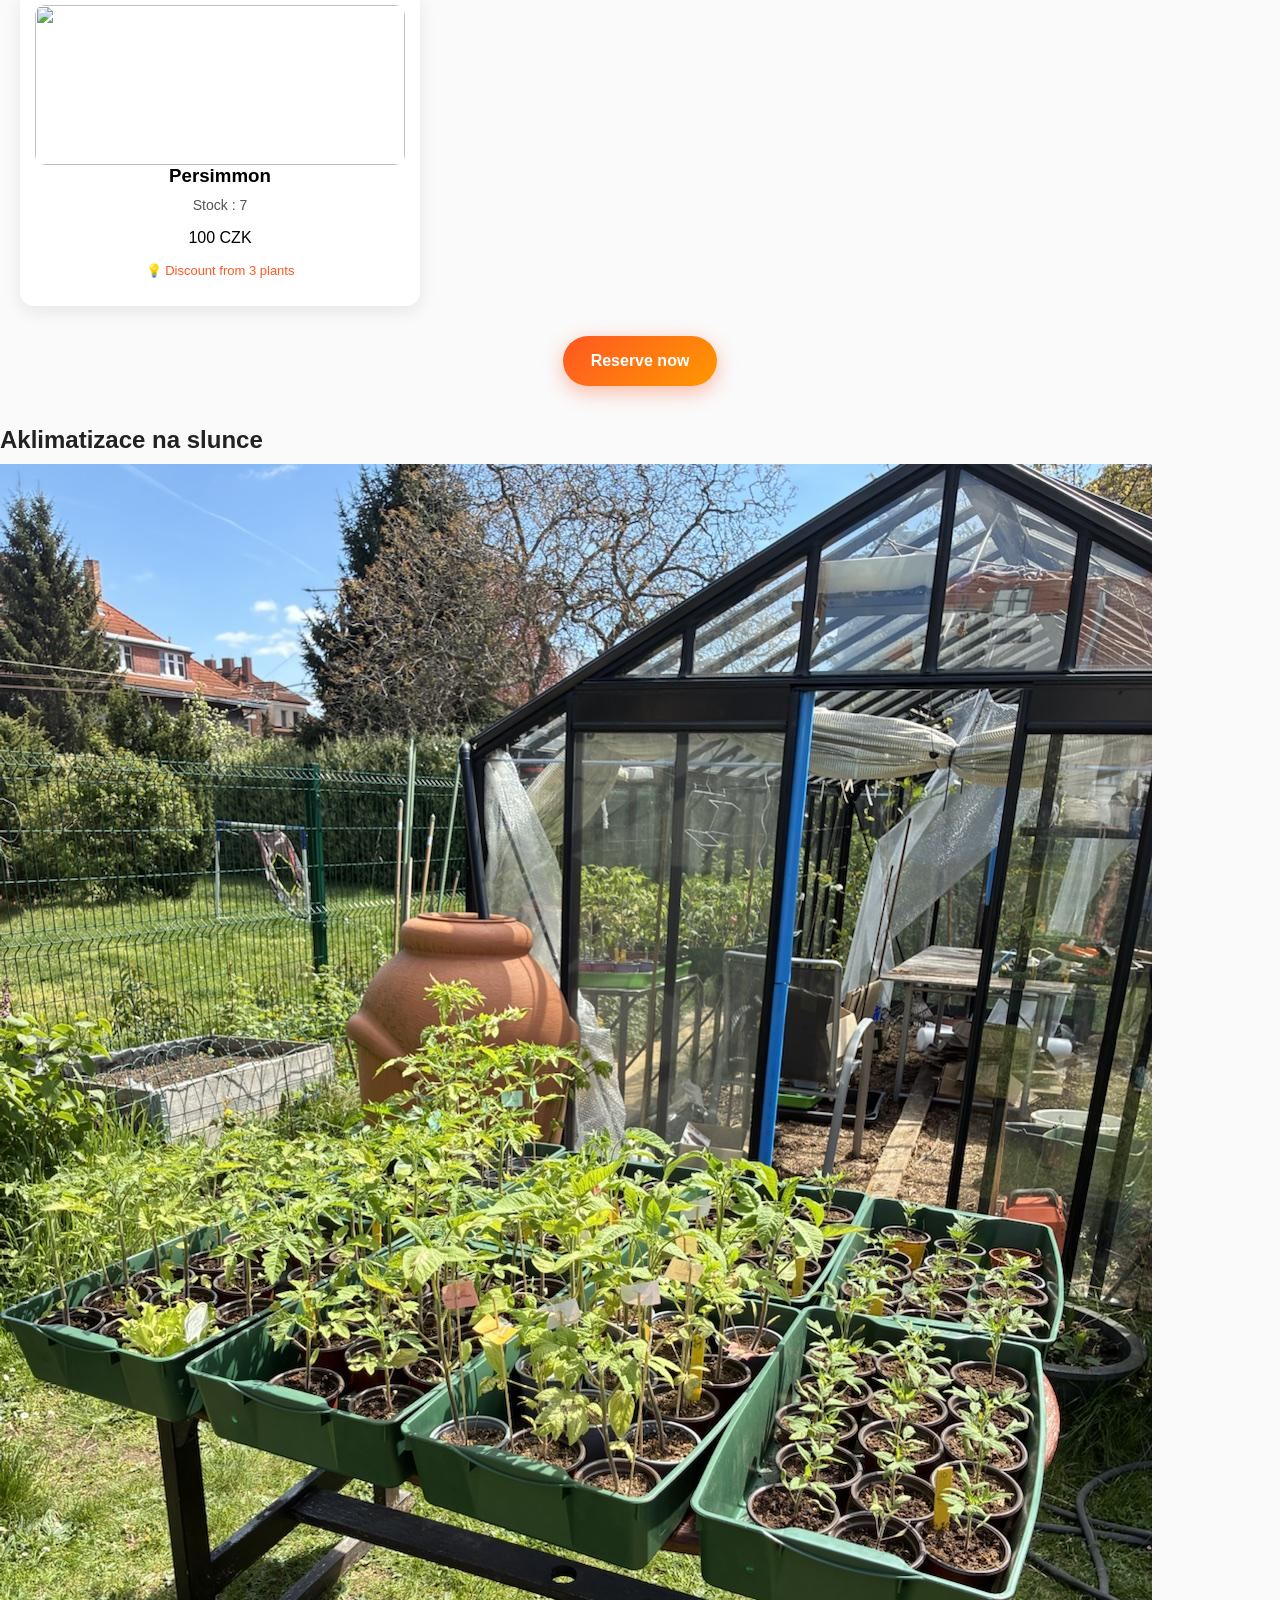
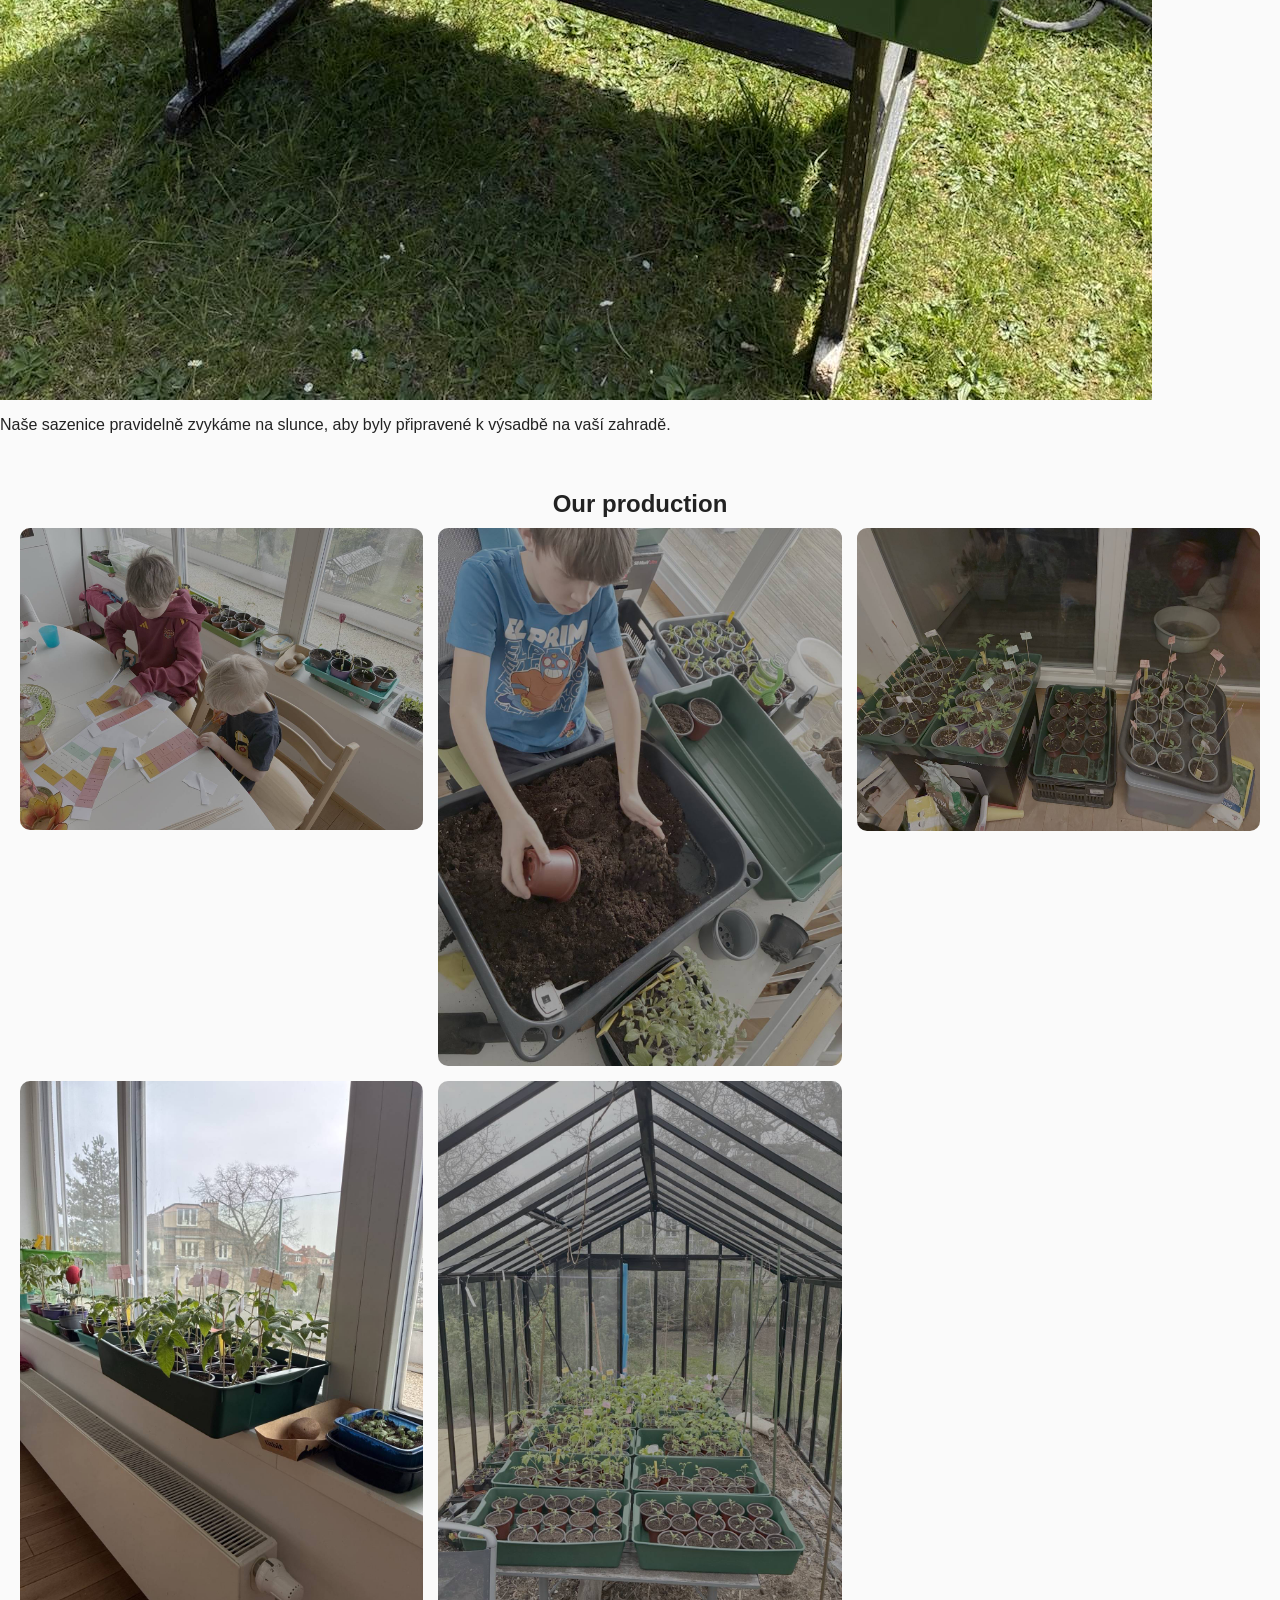
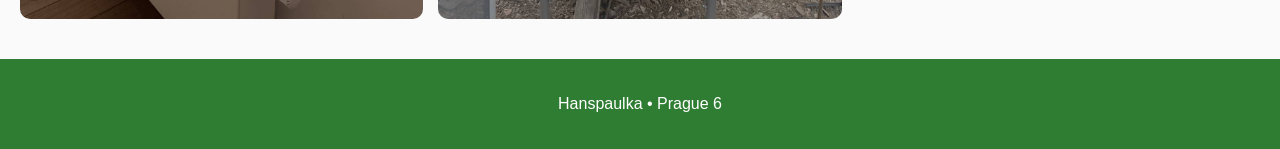
==== commit 43c16a7c: "Update index.html" ====
--- a/index.html
+++ b/index.html
@@ -159,7 +159,7 @@
 <div class="card">
 <img src="images/tomatoes/delice-or.jpg">
 <h3>Délice d’Or</h3>
-<p class="stock">Stock : 30</p>
+<p class="stock">Stock : 15</p>
 <p class="price">100 CZK</p>
 <p class="bundle-hint">💡 Discount from 3 plants</p>
 </div>
@@ -167,7 +167,7 @@
 <div class="card">
 <img src="images/tomatoes/zuckertraube.jpg">
 <h3>Zuckertraube</h3>
-<p class="stock">Stock : 5</p>
+<p class="stock">0</p>
 <p class="price">100 CZK</p>
 <p class="bundle-hint">💡 Discount from 3 plants</p>
 </div>
